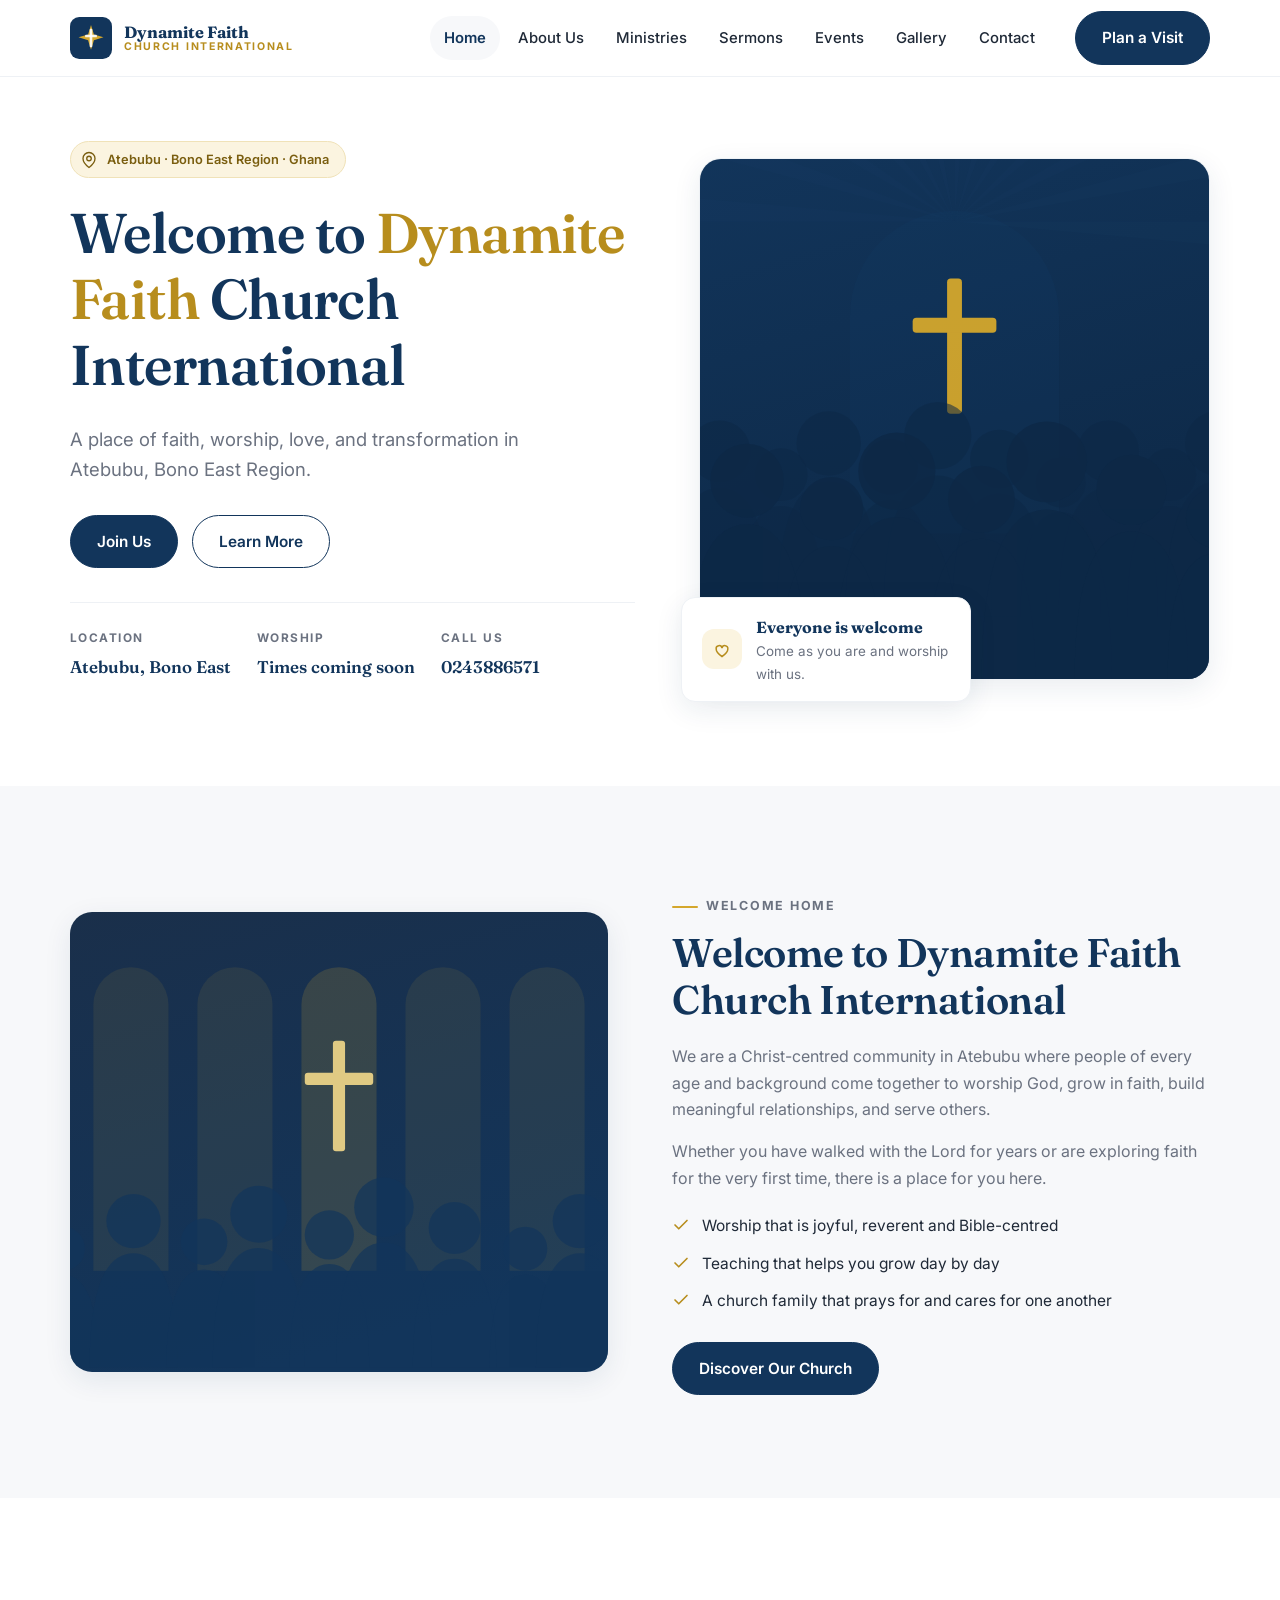
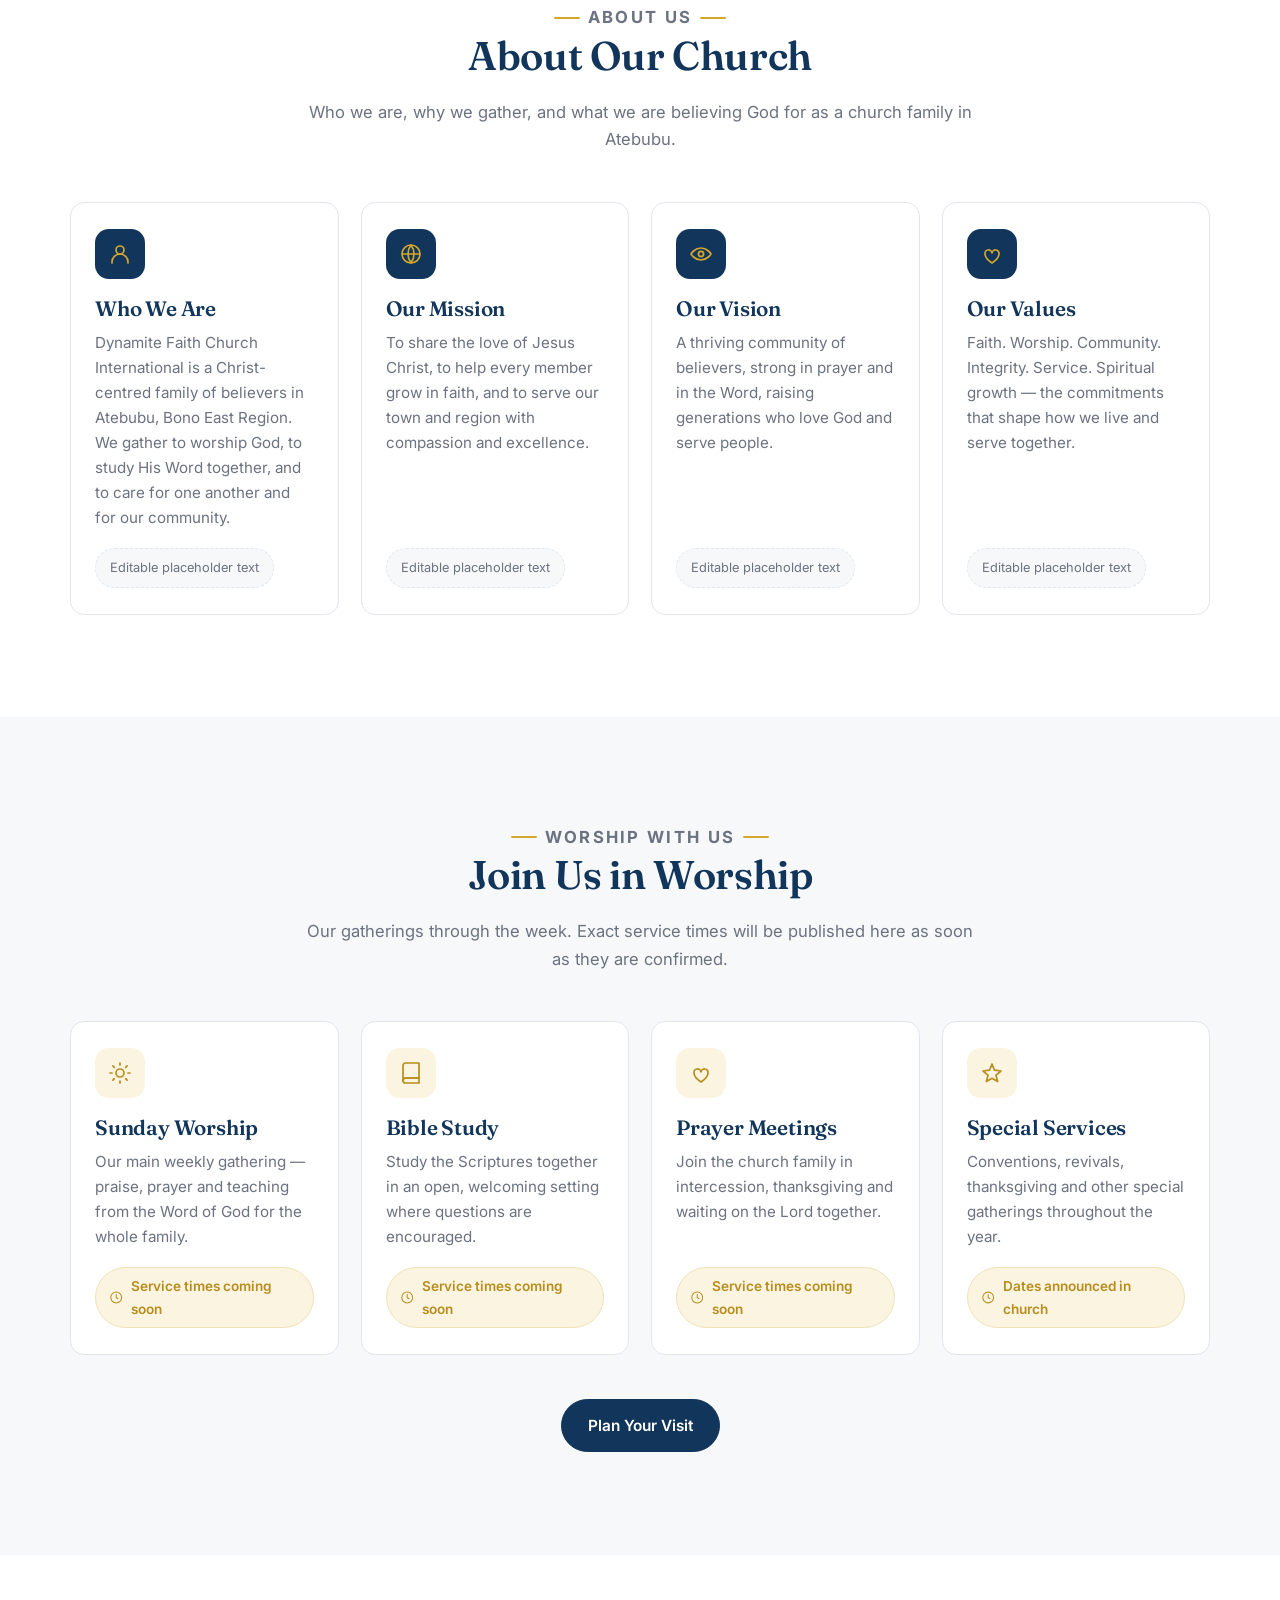
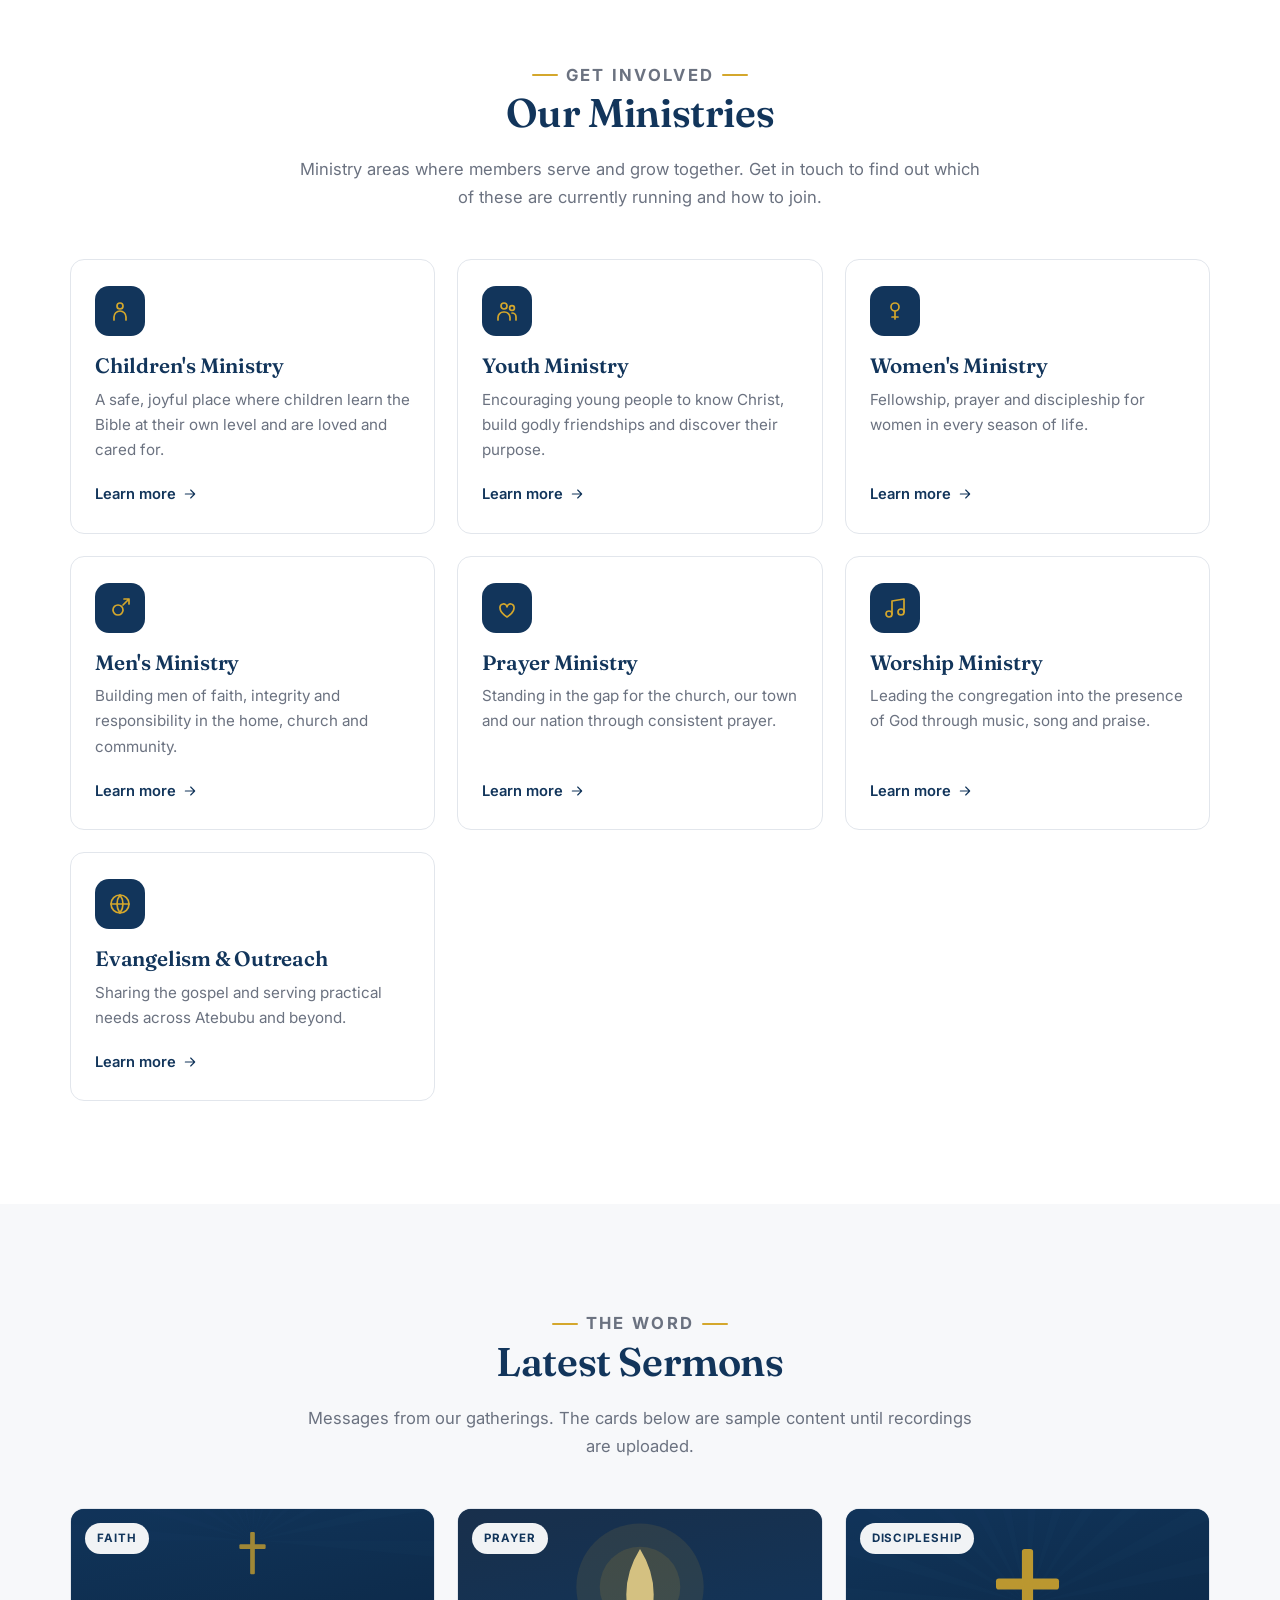
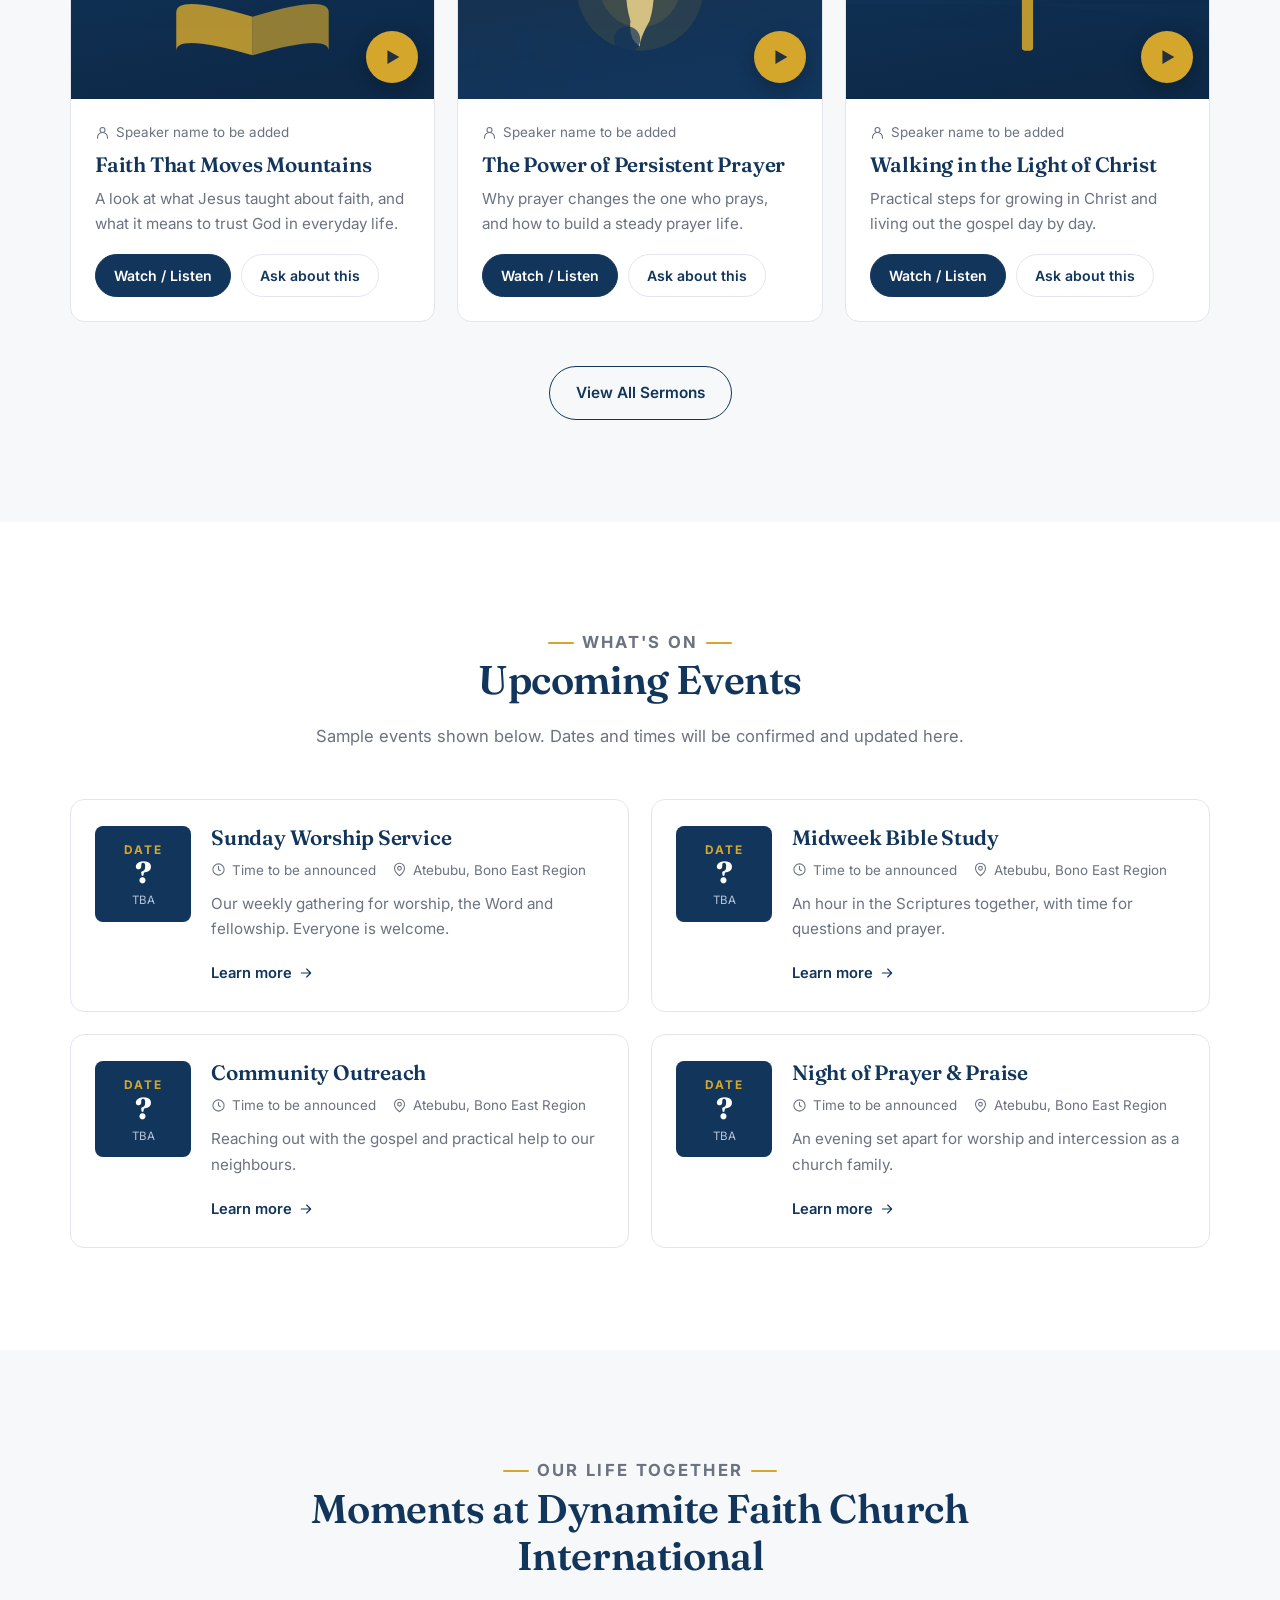
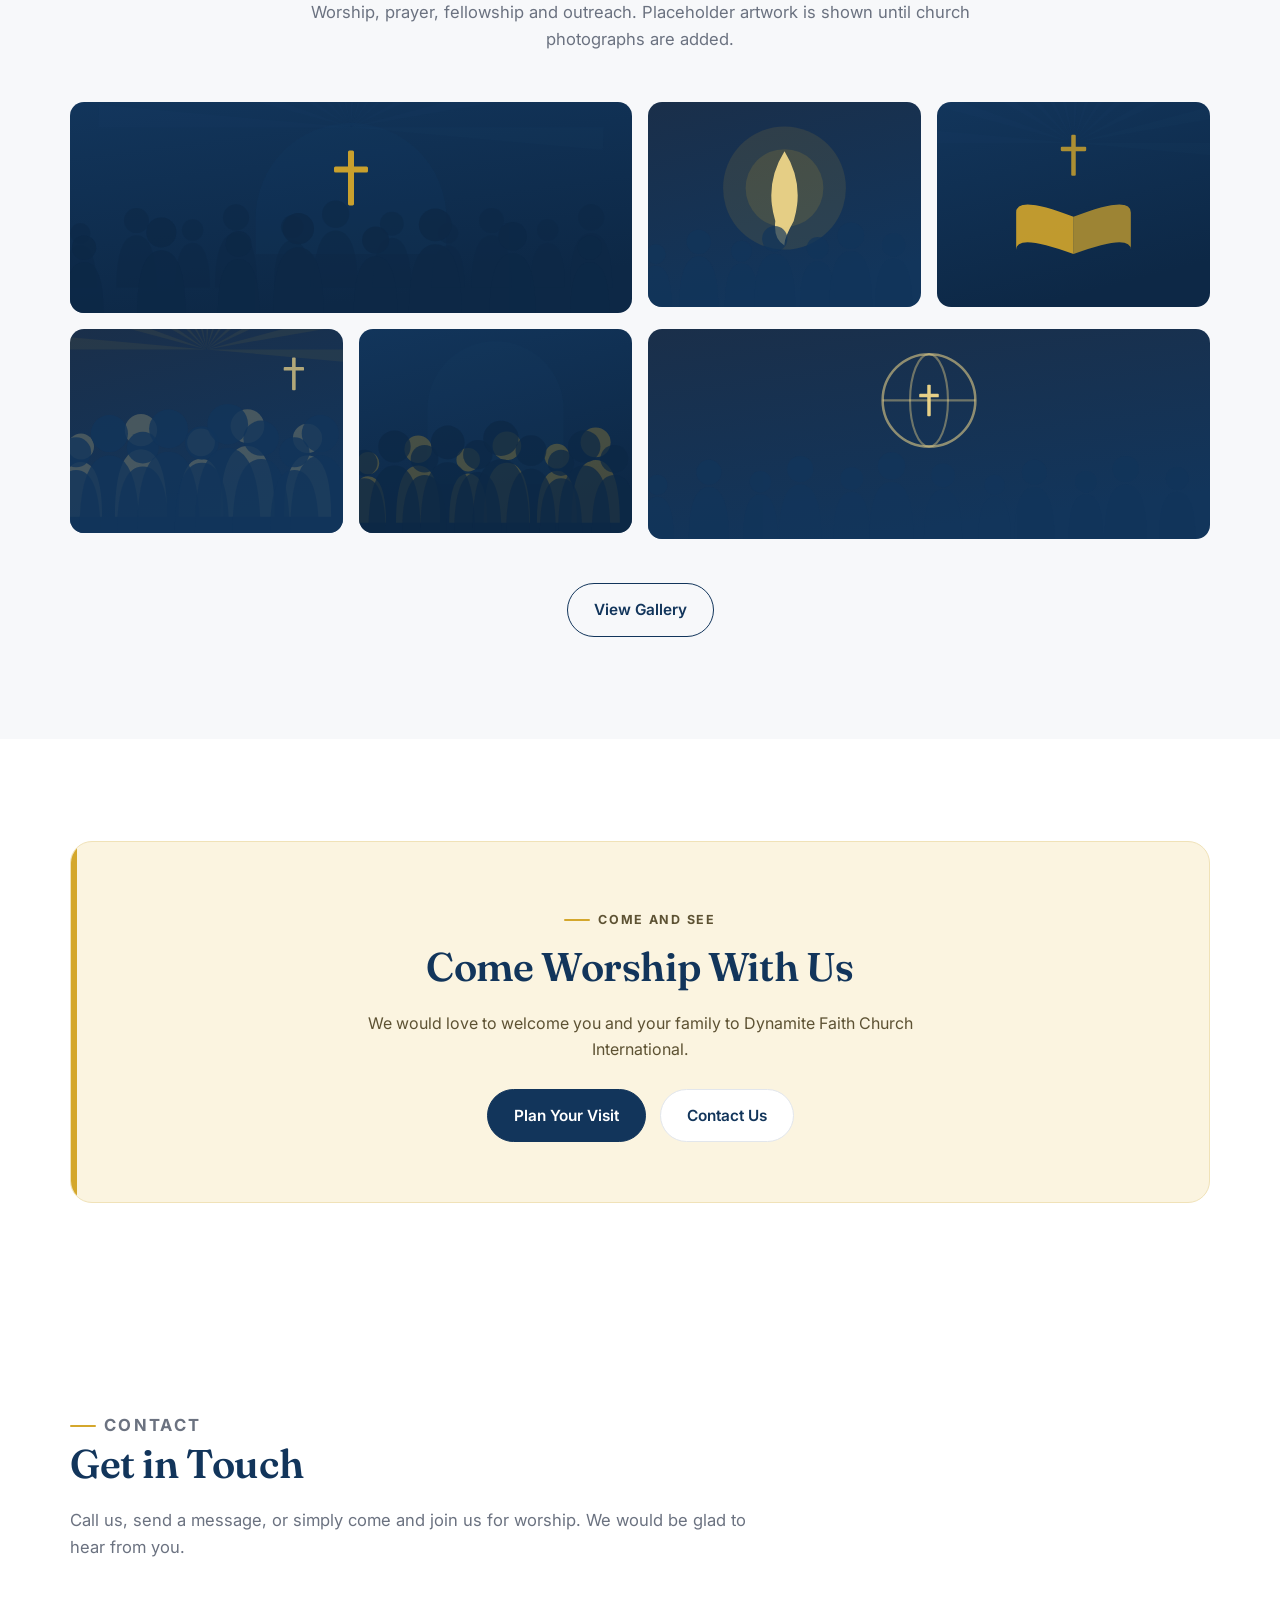
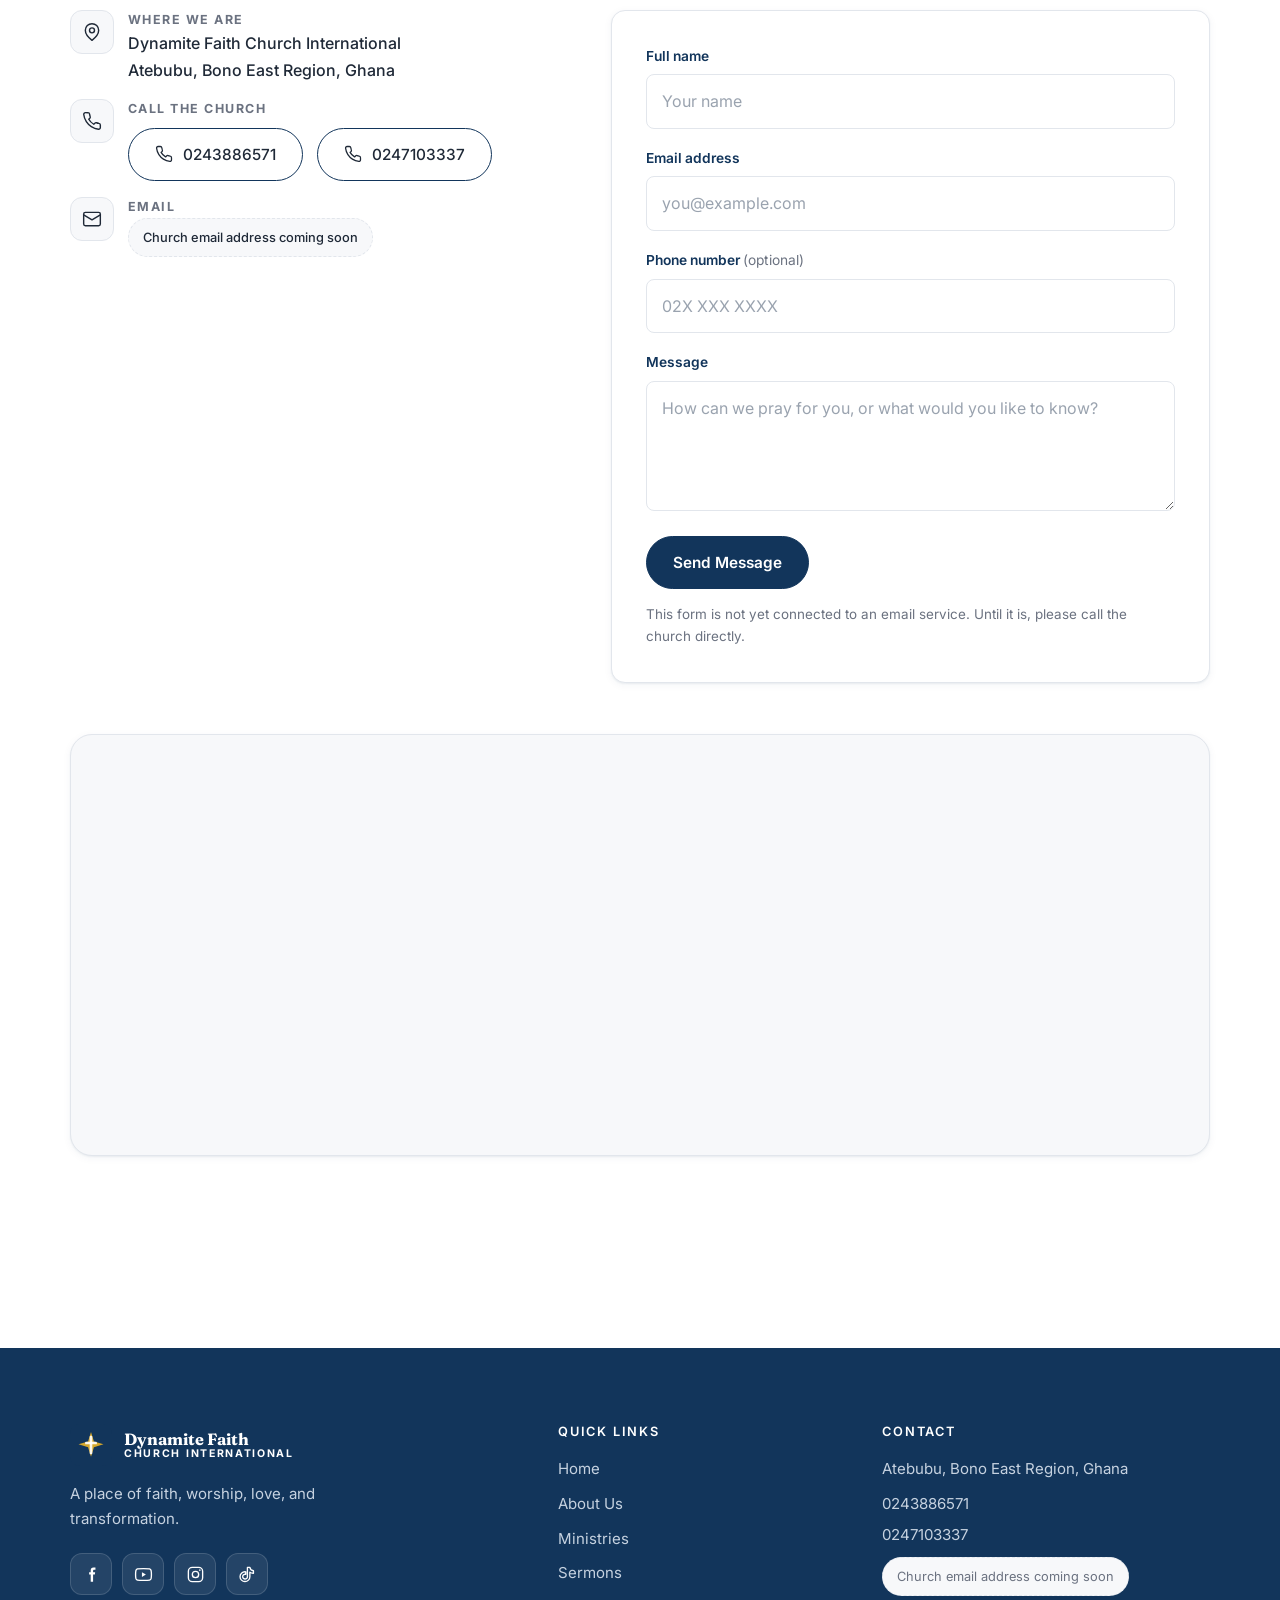
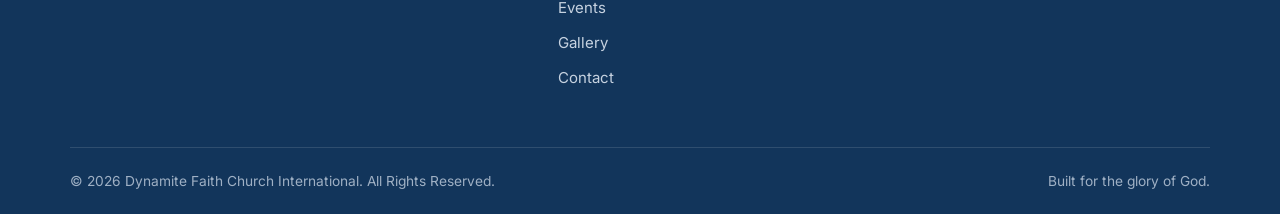
==== index.html @ f5e86bad "Build Dynamite Faith Church International website Responsive, dependency-free church site for Atebub" ====
<!DOCTYPE html>
<html lang="en">
<head>
<meta charset="utf-8">
<meta name="viewport" content="width=device-width, initial-scale=1, viewport-fit=cover">
<title>Dynamite Faith Church International | Atebubu, Bono East Region</title>
<meta name="description" content="Welcome to Dynamite Faith Church International in Atebubu, Bono East Region, Ghana. Join us for worship, fellowship, prayer, spiritual growth, and community.">
<meta name="theme-color" content="#12355B">
<link rel="canonical" href="./">

<!-- Open Graph / social -->
<meta property="og:type" content="website">
<meta property="og:site_name" content="Dynamite Faith Church International">
<meta property="og:title" content="Dynamite Faith Church International | Atebubu, Bono East Region">
<meta property="og:description" content="A place of faith, worship, love, and transformation in Atebubu, Bono East Region, Ghana. Join us for worship, fellowship and prayer.">
<meta property="og:image" content="assets/img/hero-worship.svg">
<meta property="og:locale" content="en_GH">
<meta name="twitter:card" content="summary_large_image">
<meta name="twitter:title" content="Dynamite Faith Church International">
<meta name="twitter:description" content="A place of faith, worship, love, and transformation in Atebubu, Bono East Region, Ghana.">

<link rel="icon" href="assets/img/favicon.svg" type="image/svg+xml">
<link rel="apple-touch-icon" href="assets/img/favicon.svg">

<link rel="preconnect" href="https://fonts.googleapis.com">
<link rel="preconnect" href="https://fonts.gstatic.com" crossorigin>
<link rel="stylesheet" href="https://fonts.googleapis.com/css2?family=Fraunces:opsz,wght@9..144,500;9..144,600;9..144,700&family=Inter:wght@400;500;600;700&display=swap">
<link rel="stylesheet" href="assets/css/styles.css">

<script type="application/ld+json">
{
  "@context": "https://schema.org",
  "@type": "Church",
  "name": "Dynamite Faith Church International",
  "description": "A Christ-centred church in Atebubu, Bono East Region, Ghana offering worship, Bible study, prayer and community outreach.",
  "address": {
    "@type": "PostalAddress",
    "addressLocality": "Atebubu",
    "addressRegion": "Bono East Region",
    "addressCountry": "GH"
  },
  "areaServed": "Atebubu, Bono East Region, Ghana",
  "telephone": ["+233243886571", "+233247103337"]
}
</script>
</head>
<body>

<a class="skip-link" href="#main">Skip to main content</a>

<!-- ============ HEADER ============ -->
<header class="header">
  <div class="container header__inner">
    <a class="brand" href="#home" aria-label="Dynamite Faith Church International — home">
      <img class="brand__mark" src="assets/img/favicon.svg" alt="" width="42" height="42">
      <span class="brand__text">
        <span class="brand__name">Dynamite Faith</span>
        <span class="brand__sub">Church International</span>
      </span>
    </a>

    <nav class="nav" id="primary-nav" aria-label="Main navigation">
      <ul class="nav__list">
        <li><a class="nav__link" href="#home">Home</a></li>
        <li><a class="nav__link" href="#about">About Us</a></li>
        <li><a class="nav__link" href="#ministries">Ministries</a></li>
        <li><a class="nav__link" href="#sermons">Sermons</a></li>
        <li><a class="nav__link" href="#events">Events</a></li>
        <li><a class="nav__link" href="#gallery">Gallery</a></li>
        <li><a class="nav__link" href="#contact">Contact</a></li>
      </ul>
      <div class="nav__cta"><a class="btn btn--primary" href="#visit">Plan a Visit</a></div>
    </nav>

    <a class="btn btn--primary header__cta" href="#visit">Plan a Visit</a>

    <button class="nav-toggle" type="button" aria-label="Open menu" aria-expanded="false" aria-controls="primary-nav">
      <span></span>
    </button>
  </div>
</header>

<main id="main">

  <!-- ============ HERO ============ -->
  <section class="hero" id="home">
    <div class="container hero__grid">
      <div class="hero__body">
        <p class="hero__badge">
          <svg viewBox="0 0 24 24" width="18" height="18" fill="none" stroke="currentColor" stroke-width="1.8" stroke-linecap="round" aria-hidden="true"><path d="M20 10c0 6-8 12-8 12s-8-6-8-12a8 8 0 0 1 16 0z"/><circle cx="12" cy="10" r="3"/></svg>
          Atebubu &middot; Bono East Region &middot; Ghana
        </p>
        <h1>Welcome to <span class="accent">Dynamite Faith</span> Church International</h1>
        <p class="hero__lead">A place of faith, worship, love, and transformation in Atebubu, Bono East Region.</p>
        <div class="btn-row">
          <a class="btn btn--primary" href="#visit">Join Us</a>
          <a class="btn btn--outline" href="#about">Learn More</a>
        </div>
        <dl class="hero__meta">
          <div><dt>Location</dt><dd>Atebubu, Bono East</dd></div>
          <div><dt>Worship</dt><dd>Times coming soon</dd></div>
          <div><dt>Call us</dt><dd><a href="tel:0243886571">0243886571</a></dd></div>
        </dl>
      </div>

      <div class="hero__media">
        <div class="frame">
          <img src="assets/img/hero-worship.svg" alt="Illustration of a congregation gathered in worship beneath a cross" width="900" height="760" fetchpriority="high">
        </div>
        <div class="hero__card">
          <span class="dot">
            <svg viewBox="0 0 24 24" width="20" height="20" fill="none" stroke="currentColor" stroke-width="1.8" stroke-linecap="round" aria-hidden="true"><path d="M12 21c-3.5-2.3-7-5.2-7-9a3.5 3.5 0 0 1 7-1 3.5 3.5 0 0 1 7 1c0 3.8-3.5 6.7-7 9z"/></svg>
          </span>
          <span>
            <strong>Everyone is welcome</strong>
            <span>Come as you are and worship with us.</span>
          </span>
        </div>
      </div>
    </div>
  </section>

  <!-- ============ WELCOME ============ -->
  <section class="section section--tint" id="welcome">
    <div class="container split reveal">
      <div class="split__media">
        <img src="assets/img/welcome-sanctuary.svg" alt="Illustration of the church sanctuary with arched windows and a central cross" width="880" height="700" loading="lazy">
      </div>
      <div class="split__body">
        <p class="eyebrow">Welcome home</p>
        <h2>Welcome to Dynamite Faith Church International</h2>
        <p>We are a Christ-centred community in Atebubu where people of every age and background come together to worship God, grow in faith, build meaningful relationships, and serve others.</p>
        <p>Whether you have walked with the Lord for years or are exploring faith for the very first time, there is a place for you here.</p>
        <ul class="checklist">
          <li><svg viewBox="0 0 24 24" width="18" height="18" fill="none" stroke="currentColor" stroke-width="2.2" stroke-linecap="round" stroke-linejoin="round" aria-hidden="true"><path d="m4 12 5 5L20 6"/></svg><span>Worship that is joyful, reverent and Bible-centred</span></li>
          <li><svg viewBox="0 0 24 24" width="18" height="18" fill="none" stroke="currentColor" stroke-width="2.2" stroke-linecap="round" stroke-linejoin="round" aria-hidden="true"><path d="m4 12 5 5L20 6"/></svg><span>Teaching that helps you grow day by day</span></li>
          <li><svg viewBox="0 0 24 24" width="18" height="18" fill="none" stroke="currentColor" stroke-width="2.2" stroke-linecap="round" stroke-linejoin="round" aria-hidden="true"><path d="m4 12 5 5L20 6"/></svg><span>A church family that prays for and cares for one another</span></li>
        </ul>
        <a class="btn btn--primary" href="#about">Discover Our Church</a>
      </div>
    </div>
  </section>

  <!-- ============ ABOUT ============ -->
  <section class="section" id="about">
    <div class="container">
      <div class="sec-head sec-head--center reveal">
        <p class="eyebrow">About us</p>
        <h2>About Our Church</h2>
        <p>Who we are, why we gather, and what we are believing God for as a church family in Atebubu.</p>
      </div>

      <div class="grid grid--4 reveal">
        <article class="card">
          <div class="card__icon"><svg viewBox="0 0 24 24" width="24" height="24" fill="none" stroke="currentColor" stroke-width="1.7" stroke-linecap="round" stroke-linejoin="round" aria-hidden="true"><circle cx="12" cy="8" r="4"/><path d="M4 21v-1a8 8 0 0 1 16 0v1"/></svg></div>
          <h3>Who We Are</h3>
          <p>Dynamite Faith Church International is a Christ-centred family of believers in Atebubu, Bono East Region. We gather to worship God, to study His Word together, and to care for one another and for our community.</p>
          <div class="card__foot"><span class="placeholder-note">Editable placeholder text</span></div>
        </article>
        <article class="card">
          <div class="card__icon"><svg viewBox="0 0 24 24" width="24" height="24" fill="none" stroke="currentColor" stroke-width="1.7" stroke-linecap="round" stroke-linejoin="round" aria-hidden="true"><circle cx="12" cy="12" r="9"/><path d="M3 12h18M12 3a15 15 0 0 1 0 18 15 15 0 0 1 0-18z"/></svg></div>
          <h3>Our Mission</h3>
          <p>To share the love of Jesus Christ, to help every member grow in faith, and to serve our town and region with compassion and excellence.</p>
          <div class="card__foot"><span class="placeholder-note">Editable placeholder text</span></div>
        </article>
        <article class="card">
          <div class="card__icon"><svg viewBox="0 0 24 24" width="24" height="24" fill="none" stroke="currentColor" stroke-width="1.7" stroke-linecap="round" stroke-linejoin="round" aria-hidden="true"><path d="M2 12s3.6-6 10-6 10 6 10 6-3.6 6-10 6-10-6-10-6z"/><circle cx="12" cy="12" r="2.6"/></svg></div>
          <h3>Our Vision</h3>
          <p>A thriving community of believers, strong in prayer and in the Word, raising generations who love God and serve people.</p>
          <div class="card__foot"><span class="placeholder-note">Editable placeholder text</span></div>
        </article>
        <article class="card">
          <div class="card__icon"><svg viewBox="0 0 24 24" width="24" height="24" fill="none" stroke="currentColor" stroke-width="1.7" stroke-linecap="round" stroke-linejoin="round" aria-hidden="true"><path d="M12 21c-3.5-2.3-7-5.2-7-9a3.5 3.5 0 0 1 7-1 3.5 3.5 0 0 1 7 1c0 3.8-3.5 6.7-7 9z"/></svg></div>
          <h3>Our Values</h3>
          <p>Faith. Worship. Community. Integrity. Service. Spiritual growth — the commitments that shape how we live and serve together.</p>
          <div class="card__foot"><span class="placeholder-note">Editable placeholder text</span></div>
        </article>
      </div>
    </div>
  </section>

  <!-- ============ SERVICES ============ -->
  <section class="section section--tint" id="visit">
    <div class="container">
      <div class="sec-head sec-head--center reveal">
        <p class="eyebrow">Worship with us</p>
        <h2>Join Us in Worship</h2>
        <p>Our gatherings through the week. Exact service times will be published here as soon as they are confirmed.</p>
      </div>
      <div class="grid grid--4 reveal" id="services-grid"></div>
      <div class="text-center mt-lg reveal">
        <a class="btn btn--primary" href="#contact">Plan Your Visit</a>
      </div>
    </div>
  </section>

  <!-- ============ MINISTRIES ============ -->
  <section class="section" id="ministries">
    <div class="container">
      <div class="sec-head sec-head--center reveal">
        <p class="eyebrow">Get involved</p>
        <h2>Our Ministries</h2>
        <p>Ministry areas where members serve and grow together. Get in touch to find out which of these are currently running and how to join.</p>
      </div>
      <div class="grid grid--3 reveal" id="ministries-grid"></div>
    </div>
  </section>

  <!-- ============ SERMONS ============ -->
  <section class="section section--tint" id="sermons">
    <div class="container">
      <div class="sec-head sec-head--center reveal">
        <p class="eyebrow">The Word</p>
        <h2>Latest Sermons</h2>
        <p>Messages from our gatherings. The cards below are sample content until recordings are uploaded.</p>
      </div>
      <div class="grid grid--3 reveal" id="sermons-grid"></div>
      <p class="text-center" id="sermon-note" hidden>
        <span class="placeholder-note">These are sample sermon cards — recordings are not available yet. Please call the church for details.</span>
      </p>
      <div class="text-center mt-lg reveal">
        <button class="btn btn--outline" type="button" id="sermons-toggle" aria-expanded="false">View All Sermons</button>
      </div>
    </div>
  </section>

  <!-- ============ EVENTS ============ -->
  <section class="section" id="events">
    <div class="container">
      <div class="sec-head sec-head--center reveal">
        <p class="eyebrow">What's on</p>
        <h2>Upcoming Events</h2>
        <p>Sample events shown below. Dates and times will be confirmed and updated here.</p>
      </div>
      <div class="grid grid--2 reveal" id="events-grid"></div>
    </div>
  </section>

  <!-- ============ GALLERY ============ -->
  <section class="section section--tint" id="gallery">
    <div class="container">
      <div class="sec-head sec-head--center reveal">
        <p class="eyebrow">Our life together</p>
        <h2>Moments at Dynamite Faith Church International</h2>
        <p>Worship, prayer, fellowship and outreach. Placeholder artwork is shown until church photographs are added.</p>
      </div>
      <div class="gallery reveal" id="gallery-grid"></div>
      <p class="text-center mt-lg" id="gallery-note" hidden>
        <span class="placeholder-note">This is the full gallery for now — more photographs will be added as they are taken.</span>
      </p>
      <div class="text-center mt-lg reveal">
        <button class="btn btn--outline" type="button" id="gallery-toggle" aria-expanded="false">View Gallery</button>
      </div>
    </div>
  </section>

  <!-- ============ CTA BAND ============ -->
  <section class="section">
    <div class="container">
      <div class="cta-band reveal">
        <p class="eyebrow">Come and see</p>
        <h2>Come Worship With Us</h2>
        <p>We would love to welcome you and your family to Dynamite Faith Church International.</p>
        <div class="btn-row">
          <a class="btn btn--primary" href="#visit">Plan Your Visit</a>
          <a class="btn btn--ghost" href="#contact">Contact Us</a>
        </div>
      </div>
    </div>
  </section>

  <!-- ============ CONTACT ============ -->
  <section class="section" id="contact">
    <div class="container">
      <div class="sec-head reveal">
        <p class="eyebrow">Contact</p>
        <h2>Get in Touch</h2>
        <p>Call us, send a message, or simply come and join us for worship. We would be glad to hear from you.</p>
      </div>

      <div class="contact-grid reveal">
        <div>
          <ul class="info-list">
            <li class="info-item">
              <span class="info-item__icon"><svg viewBox="0 0 24 24" width="20" height="20" fill="none" stroke="currentColor" stroke-width="1.7" stroke-linecap="round" stroke-linejoin="round" aria-hidden="true"><path d="M20 10c0 6-8 12-8 12s-8-6-8-12a8 8 0 0 1 16 0z"/><circle cx="12" cy="10" r="3"/></svg></span>
              <span>
                <strong>Where we are</strong>
                <span>Dynamite Faith Church International<br>Atebubu, Bono East Region, Ghana</span>
              </span>
            </li>
            <li class="info-item">
              <span class="info-item__icon"><svg viewBox="0 0 24 24" width="20" height="20" fill="none" stroke="currentColor" stroke-width="1.7" stroke-linecap="round" stroke-linejoin="round" aria-hidden="true"><path d="M22 16.9v3a2 2 0 0 1-2.2 2 19.8 19.8 0 0 1-8.6-3.1 19.5 19.5 0 0 1-6-6A19.8 19.8 0 0 1 2.1 4.2 2 2 0 0 1 4.1 2h3a2 2 0 0 1 2 1.7c.1 1 .4 1.9.7 2.8a2 2 0 0 1-.4 2.1L8.1 9.9a16 16 0 0 0 6 6l1.3-1.3a2 2 0 0 1 2.1-.5c.9.4 1.8.6 2.8.8a2 2 0 0 1 1.7 2z"/></svg></span>
              <span>
                <strong>Call the church</strong>
                <span class="btn-row" style="margin-top:8px" data-phones="buttons"></span>
              </span>
            </li>
            <li class="info-item">
              <span class="info-item__icon"><svg viewBox="0 0 24 24" width="20" height="20" fill="none" stroke="currentColor" stroke-width="1.7" stroke-linecap="round" stroke-linejoin="round" aria-hidden="true"><rect x="2" y="4" width="20" height="16" rx="2"/><path d="m2 7 10 6 10-6"/></svg></span>
              <span>
                <strong>Email</strong>
                <span data-email></span>
              </span>
            </li>
          </ul>
        </div>

        <form class="form" id="contact-form" novalidate>
          <div class="field">
            <label for="cf-name">Full name</label>
            <input id="cf-name" name="name" type="text" placeholder="Your name" required autocomplete="name">
            <span class="field__error" role="alert"></span>
          </div>
          <div class="field">
            <label for="cf-email">Email address</label>
            <input id="cf-email" name="email" type="email" placeholder="you@example.com" required autocomplete="email">
            <span class="field__error" role="alert"></span>
          </div>
          <div class="field">
            <label for="cf-phone">Phone number <span style="font-weight:400;color:var(--muted)">(optional)</span></label>
            <input id="cf-phone" name="phone" type="tel" placeholder="02X XXX XXXX" autocomplete="tel">
            <span class="field__error" role="alert"></span>
          </div>
          <div class="field">
            <label for="cf-message">Message</label>
            <textarea id="cf-message" name="message" placeholder="How can we pray for you, or what would you like to know?" required></textarea>
            <span class="field__error" role="alert"></span>
          </div>
          <button class="btn btn--primary" type="submit">Send Message</button>
          <p class="form__note">This form is not yet connected to an email service. Until it is, please call the church directly.</p>
          <p class="form__status" id="form-status" role="status" tabindex="-1"></p>
        </form>
      </div>

      <div class="map-frame reveal" id="map-embed"></div>
    </div>
  </section>

</main>

<!-- ============ FOOTER ============ -->
<footer class="footer">
  <div class="container">
    <div class="footer__grid">
      <div class="footer__brand">
        <div class="brand">
          <img class="brand__mark" src="assets/img/favicon.svg" alt="" width="42" height="42">
          <span class="brand__text">
            <span class="brand__name">Dynamite Faith</span>
            <span class="brand__sub">Church International</span>
          </span>
        </div>
        <p>A place of faith, worship, love, and transformation.</p>
        <div class="socials" id="socials"></div>
      </div>

      <nav aria-label="Footer navigation">
        <h4>Quick Links</h4>
        <div class="footer__links">
          <a href="#home">Home</a>
          <a href="#about">About Us</a>
          <a href="#ministries">Ministries</a>
          <a href="#sermons">Sermons</a>
          <a href="#events">Events</a>
          <a href="#gallery">Gallery</a>
          <a href="#contact">Contact</a>
        </div>
      </nav>

      <div>
        <h4>Contact</h4>
        <address class="footer__contact" style="font-style:normal">
          <span>Atebubu, Bono East Region, Ghana</span>
          <span data-phones="list" style="display:grid;gap:6px"></span>
          <span data-email></span>
        </address>
      </div>
    </div>

    <div class="footer__bottom">
      <span>&copy; <span data-year>2026</span> Dynamite Faith Church International. All Rights Reserved.</span>
      <span>Built for the glory of God.</span>
    </div>
  </div>
</footer>

<!-- ============ LIGHTBOX ============ -->
<div class="lightbox" id="lightbox" role="dialog" aria-modal="true" aria-label="Gallery image viewer">
  <button class="lightbox__btn lightbox__close" id="lightbox-close" type="button" aria-label="Close gallery">
    <svg viewBox="0 0 24 24" width="20" height="20" fill="none" stroke="currentColor" stroke-width="2" stroke-linecap="round" aria-hidden="true"><path d="M6 6l12 12M18 6L6 18"/></svg>
  </button>
  <button class="lightbox__btn lightbox__btn--prev" id="lightbox-prev" type="button" aria-label="Previous image">
    <svg viewBox="0 0 24 24" width="22" height="22" fill="none" stroke="currentColor" stroke-width="2" stroke-linecap="round" stroke-linejoin="round" aria-hidden="true"><path d="M15 6l-6 6 6 6"/></svg>
  </button>
  <button class="lightbox__btn lightbox__btn--next" id="lightbox-next" type="button" aria-label="Next image">
    <svg viewBox="0 0 24 24" width="22" height="22" fill="none" stroke="currentColor" stroke-width="2" stroke-linecap="round" stroke-linejoin="round" aria-hidden="true"><path d="M9 6l6 6-6 6"/></svg>
  </button>
  <div class="lightbox__inner">
    <img id="lightbox-img" src="" alt="">
    <p class="lightbox__cap" id="lightbox-cap"></p>
  </div>
</div>

<button class="to-top" type="button" aria-label="Back to top">
  <svg viewBox="0 0 24 24" width="20" height="20" fill="none" stroke="currentColor" stroke-width="2" stroke-linecap="round" stroke-linejoin="round" aria-hidden="true"><path d="M12 19V5M6 11l6-6 6 6"/></svg>
</button>

<script src="assets/js/content.js"></script>
<script src="assets/js/main.js"></script>
</body>
</html>
---- assets/css/styles.css ----
/* ==========================================================================
   Dynamite Faith Church International — Design System
   Palette: navy #12355B | gold #D4A72C | white | light gray #F7F8FA
   ========================================================================== */

:root {
  /* Brand */
  --navy: #12355B;
  --navy-700: #0d2846;
  --navy-300: #2f5c8f;
  --gold: #D4A72C;
  --gold-600: #b78d1d;
  --gold-soft: #FBF4E0;

  /* Neutrals */
  --white: #FFFFFF;
  --gray-50: #F7F8FA;
  --gray-100: #EEF1F5;
  --gray-200: #E2E6EC;
  --text: #1F2937;
  --muted: #6B7280;

  /* Type */
  --font-body: 'Inter', -apple-system, BlinkMacSystemFont, 'Segoe UI', Roboto, Helvetica, Arial, sans-serif;
  --font-head: 'Fraunces', 'Playfair Display', Georgia, 'Times New Roman', serif;

  /* Space + shape */
  --radius-sm: 8px;
  --radius: 14px;
  --radius-lg: 22px;
  --shadow-sm: 0 1px 2px rgba(18, 53, 91, .06), 0 2px 8px rgba(18, 53, 91, .05);
  --shadow: 0 8px 28px rgba(18, 53, 91, .09);
  --container: 1180px;
  --header-h: 76px;
  --ease: cubic-bezier(.22, .61, .36, 1);
}

/* ---------- Reset ---------- */
*, *::before, *::after { box-sizing: border-box; }
html { -webkit-text-size-adjust: 100%; scroll-behavior: smooth; }
@media (prefers-reduced-motion: reduce) {
  html { scroll-behavior: auto; }
  *, *::before, *::after { animation-duration: .01ms !important; transition-duration: .01ms !important; }
}
body {
  margin: 0;
  background: var(--white);
  color: var(--text);
  font-family: var(--font-body);
  font-size: 1rem;
  line-height: 1.65;
  -webkit-font-smoothing: antialiased;
}
img, svg { max-width: 100%; display: block; }
[hidden] { display: none !important; }
a { color: var(--navy); text-decoration: none; }
a:hover { color: var(--gold-600); }
button { font: inherit; }
ul { margin: 0; padding: 0; list-style: none; }
h1, h2, h3, h4 { font-family: var(--font-head); color: var(--navy); line-height: 1.18; margin: 0 0 .5em; font-weight: 600; letter-spacing: -.01em; }
h1 { font-size: clamp(2.1rem, 5.2vw, 3.5rem); }
h2 { font-size: clamp(1.75rem, 3.6vw, 2.5rem); }
h3 { font-size: clamp(1.1rem, 1.8vw, 1.3rem); }
p { margin: 0 0 1rem; }
:focus-visible { outline: 3px solid var(--gold); outline-offset: 3px; border-radius: 4px; }

/* ---------- Layout ---------- */
.container { width: 100%; max-width: var(--container); margin-inline: auto; padding-inline: 20px; }
.section { padding-block: clamp(56px, 8vw, 104px); }
.section--tint { background: var(--gray-50); }
.skip-link {
  position: absolute; left: 12px; top: -60px; z-index: 200;
  background: var(--navy); color: #fff; padding: 10px 16px; border-radius: var(--radius-sm);
  transition: top .2s var(--ease);
}
.skip-link:focus { top: 12px; color: #fff; }

/* ---------- Section heading ---------- */
.sec-head { max-width: 680px; margin-bottom: clamp(28px, 4vw, 48px); }
.sec-head--center { margin-inline: auto; text-align: center; }
.eyebrow {
  display: inline-flex; align-items: center; gap: 8px;
  font-size: .78rem; font-weight: 700; letter-spacing: .14em; text-transform: uppercase;
  color: var(--gold-600); margin-bottom: 12px;
}
.eyebrow::before { content: ""; width: 26px; height: 2px; background: var(--gold); border-radius: 2px; }
.sec-head--center .eyebrow::after { content: ""; width: 26px; height: 2px; background: var(--gold); border-radius: 2px; }
.sec-head p { color: var(--muted); font-size: 1.04rem; margin-bottom: 0; }

/* ---------- Buttons ---------- */
.btn {
  --btn-bg: var(--navy); --btn-fg: #fff; --btn-bd: var(--navy);
  display: inline-flex; align-items: center; justify-content: center; gap: 10px;
  padding: 13px 26px; min-height: 48px;
  background: var(--btn-bg); color: var(--btn-fg); border: 1.5px solid var(--btn-bd);
  border-radius: 999px; font-weight: 600; font-size: .96rem; cursor: pointer;
  transition: transform .18s var(--ease), background-color .18s var(--ease), color .18s var(--ease), box-shadow .18s var(--ease);
}
.btn:hover { transform: translateY(-2px); box-shadow: var(--shadow-sm); color: var(--btn-fg); }
.btn:active { transform: translateY(0); }
.btn--primary:hover { --btn-bg: var(--navy-700); --btn-bd: var(--navy-700); }
.btn--outline { --btn-bg: transparent; --btn-fg: var(--navy); --btn-bd: var(--navy); }
.btn--outline:hover { --btn-bg: var(--navy); --btn-fg: #fff; }
.btn--gold { --btn-bg: var(--gold); --btn-fg: #22303f; --btn-bd: var(--gold); }
.btn--gold:hover { --btn-bg: var(--gold-600); --btn-bd: var(--gold-600); }
.btn--ghost { --btn-bg: #fff; --btn-fg: var(--navy); --btn-bd: var(--gray-200); }
.btn--ghost:hover { --btn-bd: var(--navy); --btn-bg: #fff; --btn-fg: var(--navy); }
.btn--sm { padding: 9px 18px; min-height: 40px; font-size: .88rem; }
.btn-row { display: flex; flex-wrap: wrap; gap: 14px; }
.link-more { display: inline-flex; align-items: center; gap: 6px; font-weight: 600; font-size: .92rem; color: var(--navy); }
.link-more svg { transition: transform .18s var(--ease); }
.link-more:hover svg { transform: translateX(4px); }

/* ---------- Header ---------- */
.header {
  position: sticky; top: 0; z-index: 100;
  background: rgba(255, 255, 255, .92);
  backdrop-filter: saturate(160%) blur(10px);
  border-bottom: 1px solid var(--gray-100);
  transition: box-shadow .25s var(--ease);
}
.header.is-stuck { box-shadow: 0 4px 20px rgba(18, 53, 91, .08); }
.header__inner { display: flex; align-items: center; gap: 16px; min-height: var(--header-h); }
.brand { display: flex; align-items: center; gap: 12px; margin-right: auto; }
.brand__mark { width: 42px; height: 42px; flex: none; }
.brand__text { display: flex; flex-direction: column; line-height: 1.12; }
.brand__name { font-family: var(--font-head); font-weight: 700; color: var(--navy); font-size: 1.02rem; }
.brand__sub { font-size: .66rem; letter-spacing: .16em; text-transform: uppercase; color: var(--gold-600); font-weight: 700; }
.nav__list { display: flex; align-items: center; gap: 4px; }
.nav__link {
  display: block; padding: 10px 14px; border-radius: 999px;
  font-size: .93rem; font-weight: 500; color: var(--text);
  transition: color .18s var(--ease), background-color .18s var(--ease);
}
.nav__link:hover, .nav__link[aria-current="true"] { color: var(--navy); background: var(--gray-50); }
.nav__link[aria-current="true"] { font-weight: 600; }
.header__cta { margin-left: 10px; }
.nav__cta { display: none; } /* shown only inside the mobile menu */
.nav-toggle {
  display: none; width: 46px; height: 46px; border: 1.5px solid var(--gray-200);
  background: #fff; border-radius: 12px; cursor: pointer; align-items: center; justify-content: center;
}
.nav-toggle span { position: relative; display: block; width: 20px; height: 2px; background: var(--navy); border-radius: 2px; transition: transform .22s var(--ease), background-color .22s var(--ease); }
.nav-toggle span::before, .nav-toggle span::after {
  content: ""; position: absolute; left: 0; width: 20px; height: 2px; background: var(--navy); border-radius: 2px;
  transition: transform .22s var(--ease), top .22s var(--ease);
}
.nav-toggle span::before { top: -6px; }
.nav-toggle span::after { top: 6px; }
.nav-toggle[aria-expanded="true"] span { background: transparent; }
.nav-toggle[aria-expanded="true"] span::before { top: 0; transform: rotate(45deg); }
.nav-toggle[aria-expanded="true"] span::after { top: 0; transform: rotate(-45deg); }

@media (max-width: 960px) {
  .nav-toggle { display: inline-flex; }
  .header__cta { display: none; }
  .nav {
    position: fixed; inset: var(--header-h) 0 auto 0;
    background: #fff; border-bottom: 1px solid var(--gray-100);
    padding: 12px 20px 26px; box-shadow: var(--shadow);
    transform: translateY(-12px); opacity: 0; visibility: hidden;
    transition: opacity .2s var(--ease), transform .2s var(--ease), visibility .2s;
    max-height: calc(100vh - var(--header-h)); overflow-y: auto;
  }
  .nav.is-open { transform: none; opacity: 1; visibility: visible; }
  .nav__list { flex-direction: column; align-items: stretch; gap: 2px; }
  .nav__link { padding: 14px 12px; border-radius: var(--radius-sm); font-size: 1rem; }
  .nav__cta { display: block; margin-top: 14px; }
  .nav__cta .btn { width: 100%; }
}

/* ---------- Hero ---------- */
.hero { padding-block: clamp(36px, 5vw, 68px) clamp(48px, 7vw, 92px); background: var(--white); }
.hero__grid { display: grid; grid-template-columns: 1.05fr .95fr; gap: clamp(28px, 5vw, 64px); align-items: center; }
.hero__badge {
  display: inline-flex; align-items: center; gap: 9px; padding: 7px 16px 7px 9px;
  background: var(--gold-soft); border: 1px solid #F0E2B8; border-radius: 999px;
  font-size: .8rem; font-weight: 600; color: #7a5e0f; margin-bottom: 22px;
}
.hero__badge svg { width: 18px; height: 18px; }
.hero h1 { margin-bottom: .45em; }
.hero h1 .accent { color: var(--gold-600); }
.hero__lead { font-size: clamp(1.02rem, 1.5vw, 1.16rem); color: var(--muted); max-width: 44ch; margin-bottom: 30px; }
.hero__meta { display: flex; flex-wrap: wrap; gap: 26px; margin-top: 34px; padding-top: 26px; border-top: 1px solid var(--gray-100); }
.hero__meta div { display: flex; flex-direction: column; }
.hero__meta dt { font-size: .74rem; letter-spacing: .12em; text-transform: uppercase; color: var(--muted); font-weight: 700; }
.hero__meta dd { margin: 4px 0 0; font-family: var(--font-head); font-size: 1.06rem; color: var(--navy); font-weight: 600; }
.hero__media { position: relative; }
.hero__media .frame {
  border-radius: var(--radius-lg); overflow: hidden; box-shadow: var(--shadow);
  border: 1px solid var(--gray-100); background: var(--gray-50);
}
.hero__media .frame img { width: 100%; height: clamp(300px, 46vw, 520px); object-fit: cover; }
.hero__card {
  position: absolute; left: -18px; bottom: -22px;
  background: #fff; border: 1px solid var(--gray-100); border-radius: var(--radius);
  box-shadow: var(--shadow); padding: 16px 20px; display: flex; align-items: center; gap: 14px; max-width: 290px;
}
.hero__card .dot { width: 40px; height: 40px; flex: none; border-radius: 12px; background: var(--gold-soft); display: grid; place-items: center; color: var(--gold-600); }
.hero__card strong { display: block; font-family: var(--font-head); color: var(--navy); font-size: 1rem; }
.hero__card span { font-size: .84rem; color: var(--muted); }
@media (max-width: 900px) {
  .hero__grid { grid-template-columns: 1fr; }
  .hero__media { order: -1; }
  .hero__card { left: 12px; bottom: -18px; }
}

/* ---------- Split (welcome) ---------- */
.split { display: grid; grid-template-columns: 1fr 1fr; gap: clamp(28px, 5vw, 68px); align-items: center; }
.split__media img { border-radius: var(--radius-lg); box-shadow: var(--shadow); width: 100%; height: clamp(280px, 40vw, 460px); object-fit: cover; }
.split__body p { color: var(--muted); }
.checklist { margin: 22px 0 28px; display: grid; gap: 12px; }
.checklist li { display: flex; gap: 12px; align-items: flex-start; font-size: .97rem; }
.checklist svg { flex: none; margin-top: 3px; color: var(--gold-600); }
@media (max-width: 860px) { .split { grid-template-columns: 1fr; } }

/* ---------- Cards / grids ---------- */
.grid { display: grid; gap: 22px; }
.grid--2 { grid-template-columns: repeat(2, minmax(0, 1fr)); }
.grid--3 { grid-template-columns: repeat(3, minmax(0, 1fr)); }
.grid--4 { grid-template-columns: repeat(4, minmax(0, 1fr)); }
@media (max-width: 1000px) { .grid--4 { grid-template-columns: repeat(2, minmax(0, 1fr)); } }
@media (max-width: 880px) { .grid--3 { grid-template-columns: repeat(2, minmax(0, 1fr)); } }
@media (max-width: 620px) {
  .grid--2, .grid--3, .grid--4 { grid-template-columns: 1fr; }
}

.card {
  background: #fff; border: 1px solid var(--gray-200); border-radius: var(--radius);
  padding: 26px 24px; height: 100%; display: flex; flex-direction: column;
  transition: transform .2s var(--ease), box-shadow .2s var(--ease), border-color .2s var(--ease);
}
.card:hover { transform: translateY(-4px); box-shadow: var(--shadow); border-color: #D8DFE8; }
.card__icon {
  width: 50px; height: 50px; border-radius: 14px; display: grid; place-items: center;
  background: var(--navy); color: var(--gold); margin-bottom: 18px;
}
.card--gold .card__icon { background: var(--gold-soft); color: var(--gold-600); }
.card h3 { margin-bottom: .4em; }
.card p { color: var(--muted); font-size: .95rem; margin-bottom: 18px; }
.card__foot { margin-top: auto; }
.card__time {
  display: inline-flex; align-items: center; gap: 8px; font-size: .85rem; font-weight: 600;
  color: var(--navy); background: var(--gray-50); border: 1px solid var(--gray-200);
  padding: 7px 13px; border-radius: 999px;
}
.card__time[data-placeholder="true"] { color: var(--gold-600); background: var(--gold-soft); border-color: #F0E2B8; }

/* ---------- Sermon cards ---------- */
.sermon { display: flex; flex-direction: column; overflow: hidden; padding: 0; }
.sermon__thumb { position: relative; background: var(--navy); }
.sermon__thumb img { width: 100%; height: 190px; object-fit: cover; opacity: .92; }
.sermon__play {
  position: absolute; inset: auto 16px 16px auto; width: 52px; height: 52px; border-radius: 50%;
  border: none; background: var(--gold); color: #22303f; display: grid; place-items: center; cursor: pointer;
  box-shadow: 0 6px 18px rgba(0, 0, 0, .22); transition: transform .18s var(--ease), background-color .18s var(--ease);
}
.sermon__play:hover { transform: scale(1.08); background: #e3b638; }
.sermon__tag {
  position: absolute; top: 14px; left: 14px; background: rgba(255, 255, 255, .94); color: var(--navy);
  font-size: .72rem; font-weight: 700; letter-spacing: .08em; text-transform: uppercase;
  padding: 6px 12px; border-radius: 999px;
}
.sermon__body { padding: 22px 24px 24px; display: flex; flex-direction: column; flex: 1; }
.meta-row { display: flex; flex-wrap: wrap; gap: 8px 16px; color: var(--muted); font-size: .84rem; margin-bottom: 10px; }
.meta-row span { display: inline-flex; align-items: center; gap: 6px; }
.sermon__actions { display: flex; flex-wrap: wrap; gap: 10px; margin-top: auto; }

/* ---------- Event cards ---------- */
.event { display: grid; grid-template-columns: 96px 1fr; gap: 20px; align-items: start; }
.event__date {
  background: var(--navy); color: #fff; border-radius: var(--radius-sm); text-align: center;
  padding: 14px 8px; line-height: 1.1;
}
.event__date .d { font-family: var(--font-head); font-size: 1.85rem; font-weight: 700; display: block; }
.event__date .m { font-size: .74rem; letter-spacing: .14em; text-transform: uppercase; color: var(--gold); font-weight: 700; }
.event__date .y { font-size: .72rem; color: #B9C7D8; }
@media (max-width: 420px) { .event { grid-template-columns: 1fr; } .event__date { width: 96px; } }

/* ---------- Gallery ---------- */
.gallery { display: grid; grid-template-columns: repeat(4, 1fr); gap: 16px; }
.gallery__item {
  position: relative; padding: 0; border: none; background: var(--gray-100); cursor: pointer;
  border-radius: var(--radius); overflow: hidden; aspect-ratio: 4 / 3;
}
.gallery__item:nth-child(1), .gallery__item:nth-child(6) { grid-column: span 2; aspect-ratio: 8 / 3; }
.gallery__item img { width: 100%; height: 100%; object-fit: cover; transition: transform .45s var(--ease); }
.gallery__item::after {
  content: ""; position: absolute; inset: 0; background: linear-gradient(to top, rgba(18, 53, 91, .55), transparent 55%);
  opacity: 0; transition: opacity .25s var(--ease);
}
.gallery__item:hover img { transform: scale(1.06); }
.gallery__item:hover::after { opacity: 1; }
.gallery__cap {
  position: absolute; left: 16px; bottom: 14px; z-index: 1; color: #fff; font-weight: 600; font-size: .9rem;
  opacity: 0; transform: translateY(6px); transition: opacity .25s var(--ease), transform .25s var(--ease);
}
.gallery__item:hover .gallery__cap, .gallery__item:focus-visible .gallery__cap { opacity: 1; transform: none; }
@media (max-width: 860px) { .gallery { grid-template-columns: repeat(2, 1fr); } }
@media (max-width: 520px) {
  .gallery { grid-template-columns: 1fr; }
  .gallery__item:nth-child(1), .gallery__item:nth-child(6) { grid-column: span 1; aspect-ratio: 4 / 3; }
}

/* Lightbox */
.lightbox {
  position: fixed; inset: 0; z-index: 150; display: none;
  background: rgba(13, 30, 51, .93); padding: 24px; place-items: center;
}
.lightbox[open], .lightbox.is-open { display: grid; }
.lightbox__inner { max-width: 960px; width: 100%; text-align: center; }
.lightbox__inner img { width: 100%; max-height: 74vh; object-fit: contain; border-radius: var(--radius); }
.lightbox__cap { color: #E8EDF3; margin-top: 14px; font-size: .95rem; }
.lightbox__btn {
  position: absolute; top: 50%; transform: translateY(-50%); width: 48px; height: 48px; border-radius: 50%;
  border: 1px solid rgba(255, 255, 255, .3); background: rgba(255, 255, 255, .1); color: #fff; cursor: pointer;
  display: grid; place-items: center;
}
.lightbox__btn:hover { background: rgba(255, 255, 255, .2); }
.lightbox__btn--prev { left: 16px; }
.lightbox__btn--next { right: 16px; }
.lightbox__close { position: absolute; top: 18px; right: 18px; transform: none; }

/* ---------- CTA band ---------- */
.cta-band {
  background: var(--gold-soft); border: 1px solid #F0E2B8; border-radius: var(--radius-lg);
  padding: clamp(32px, 5vw, 60px); text-align: center; position: relative; overflow: hidden;
}
.cta-band::before {
  content: ""; position: absolute; inset: 0 auto 0 0; width: 6px; background: var(--gold);
}
.cta-band p { color: #5d5233; max-width: 56ch; margin-inline: auto; }
.cta-band .btn-row { justify-content: center; margin-top: 26px; }

/* ---------- Contact ---------- */
.contact-grid { display: grid; grid-template-columns: .9fr 1.1fr; gap: clamp(28px, 4vw, 56px); align-items: start; }
@media (max-width: 900px) { .contact-grid { grid-template-columns: 1fr; } }
.info-list { display: grid; gap: 16px; margin-bottom: 26px; }
.info-item { display: flex; gap: 14px; align-items: flex-start; }
.info-item__icon { width: 44px; height: 44px; flex: none; border-radius: 12px; background: var(--gray-50); border: 1px solid var(--gray-200); display: grid; place-items: center; color: var(--navy); }
.info-item strong { display: block; font-size: .78rem; letter-spacing: .12em; text-transform: uppercase; color: var(--muted); font-weight: 700; }
.info-item a, .info-item span { color: var(--text); font-weight: 500; }
.info-item a:hover { color: var(--gold-600); }

.form { background: #fff; border: 1px solid var(--gray-200); border-radius: var(--radius); padding: clamp(22px, 3vw, 34px); box-shadow: var(--shadow-sm); }
.field { margin-bottom: 18px; }
.field label { display: block; font-size: .86rem; font-weight: 600; color: var(--navy); margin-bottom: 7px; }
.field input, .field textarea {
  width: 100%; padding: 13px 15px; font: inherit; color: var(--text);
  border: 1.5px solid var(--gray-200); border-radius: var(--radius-sm); background: var(--white);
  transition: border-color .18s var(--ease), box-shadow .18s var(--ease);
}
.field input::placeholder, .field textarea::placeholder { color: #9AA3AF; }
.field input:focus, .field textarea:focus { outline: none; border-color: var(--navy); box-shadow: 0 0 0 4px rgba(18, 53, 91, .1); }
.field textarea { resize: vertical; min-height: 130px; }
.field.has-error input, .field.has-error textarea { border-color: #C0392B; }
.field__error { display: none; color: #C0392B; font-size: .82rem; margin-top: 6px; }
.field.has-error .field__error { display: block; }
.form__note { font-size: .84rem; color: var(--muted); margin: 14px 0 0; }
.form__status { display: none; margin-top: 16px; padding: 13px 16px; border-radius: var(--radius-sm); font-size: .92rem; background: var(--gold-soft); border: 1px solid #F0E2B8; color: #6b5514; }
.form__status.is-visible { display: block; }

.map-frame { margin-top: clamp(32px, 4vw, 52px); border-radius: var(--radius-lg); overflow: hidden; border: 1px solid var(--gray-200); box-shadow: var(--shadow-sm); background: var(--gray-50); }
.map-frame iframe { width: 100%; height: clamp(280px, 38vw, 420px); border: 0; display: block; }

/* ---------- Footer ---------- */
.footer { background: var(--navy); color: #C6D2E0; padding-block: clamp(48px, 6vw, 76px) 0; margin-top: clamp(56px, 7vw, 96px); }
.footer h4 { color: #fff; font-family: var(--font-body); font-size: .8rem; letter-spacing: .14em; text-transform: uppercase; margin-bottom: 18px; }
.footer a { color: #C6D2E0; }
.footer a:hover { color: var(--gold); }
.footer__grid { display: grid; grid-template-columns: 1.6fr 1fr 1.2fr; gap: clamp(28px, 4vw, 56px); }
@media (max-width: 820px) { .footer__grid { grid-template-columns: 1fr 1fr; } .footer__brand { grid-column: 1 / -1; } }
@media (max-width: 520px) { .footer__grid { grid-template-columns: 1fr; } }
.footer__brand .brand__name, .footer__brand .brand__sub { color: #fff; }
.footer__brand p { margin-top: 16px; max-width: 34ch; font-size: .94rem; }
.footer__links { display: grid; gap: 10px; font-size: .94rem; }
.footer__contact { display: grid; gap: 10px; font-size: .94rem; }
.socials { display: flex; gap: 10px; margin-top: 22px; }
.socials a {
  width: 42px; height: 42px; border-radius: 12px; display: grid; place-items: center;
  background: rgba(255, 255, 255, .08); border: 1px solid rgba(255, 255, 255, .14); color: #fff;
  transition: background-color .18s var(--ease), transform .18s var(--ease);
}
.socials a:hover { background: var(--gold); color: #22303f; transform: translateY(-2px); }
.footer__bottom {
  margin-top: clamp(36px, 5vw, 56px); border-top: 1px solid rgba(255, 255, 255, .12);
  padding-block: 22px; display: flex; flex-wrap: wrap; gap: 10px 20px; justify-content: space-between;
  font-size: .86rem; color: #9FB0C4;
}

/* ---------- Back to top ---------- */
.to-top {
  position: fixed; right: 20px; bottom: 20px; z-index: 90;
  width: 48px; height: 48px; border-radius: 50%; border: 1px solid var(--gray-200);
  background: #fff; color: var(--navy); display: grid; place-items: center; cursor: pointer;
  box-shadow: var(--shadow); opacity: 0; visibility: hidden; transform: translateY(10px);
  transition: opacity .25s var(--ease), transform .25s var(--ease), visibility .25s;
}
.to-top.is-visible { opacity: 1; visibility: visible; transform: none; }
.to-top:hover { background: var(--navy); color: #fff; }

/* ---------- Reveal on scroll ---------- */
.reveal { opacity: 0; transform: translateY(18px); transition: opacity .6s var(--ease), transform .6s var(--ease); }
.reveal.is-in { opacity: 1; transform: none; }

/* ---------- Utility ---------- */
.visually-hidden {
  position: absolute !important; width: 1px; height: 1px; padding: 0; margin: -1px;
  overflow: hidden; clip: rect(0 0 0 0); white-space: nowrap; border: 0;
}
.text-center { text-align: center; }
.mt-lg { margin-top: clamp(28px, 4vw, 44px); }
.placeholder-note {
  display: inline-flex; align-items: center; gap: 8px; font-size: .8rem; color: var(--muted);
  background: var(--gray-50); border: 1px dashed var(--gray-200); padding: 8px 14px; border-radius: 999px;
}
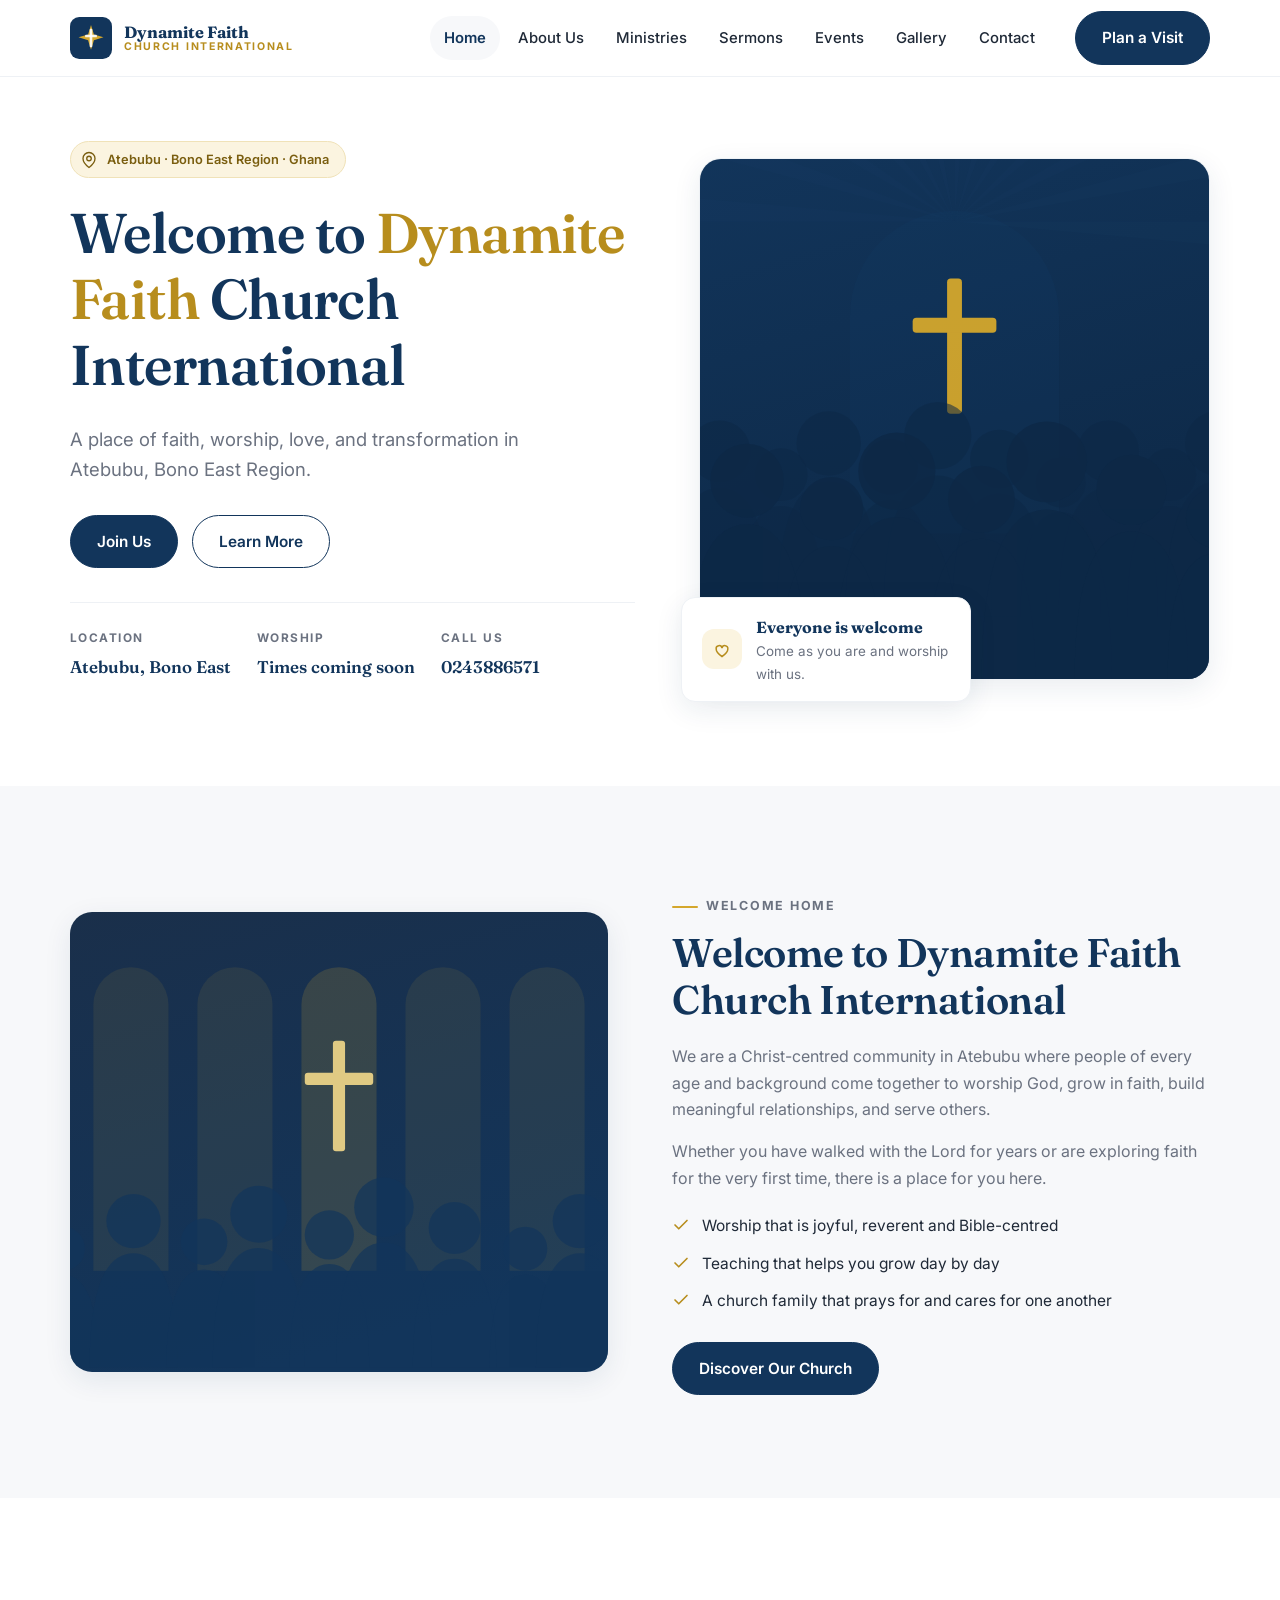
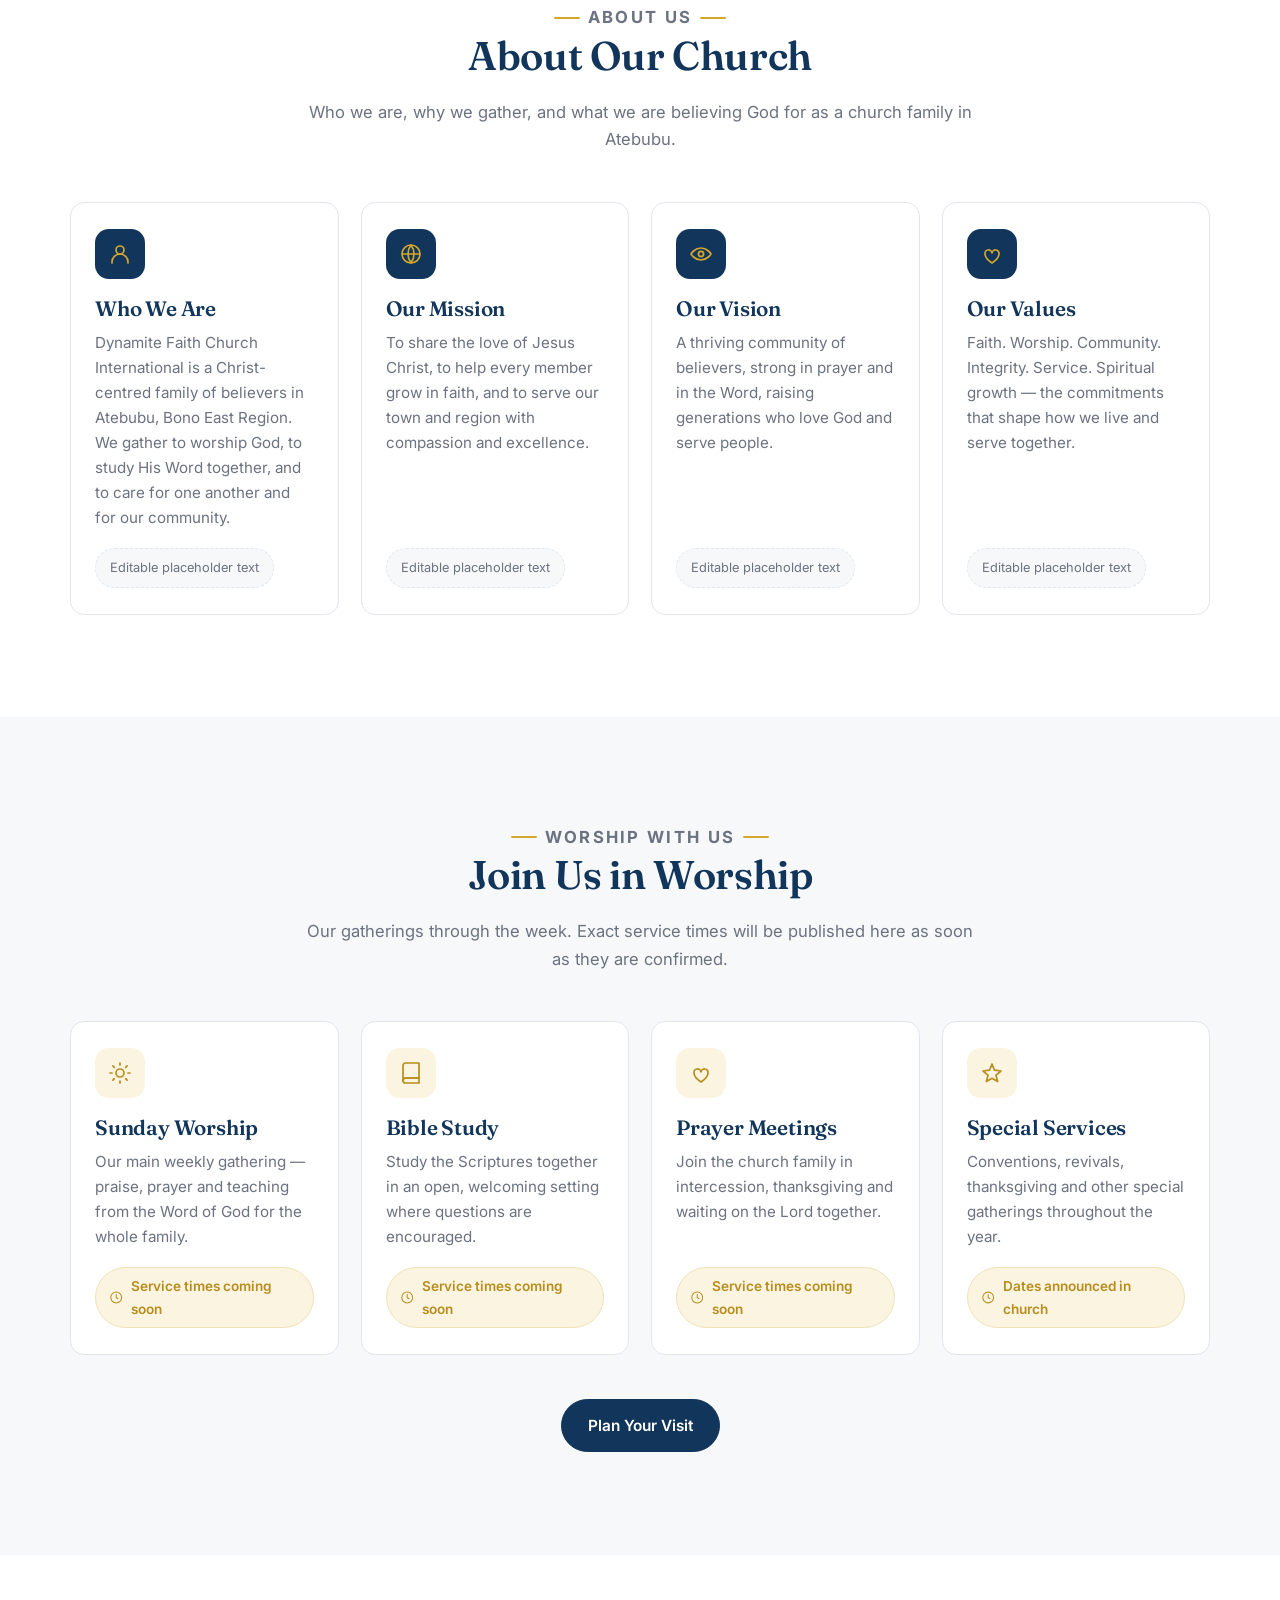
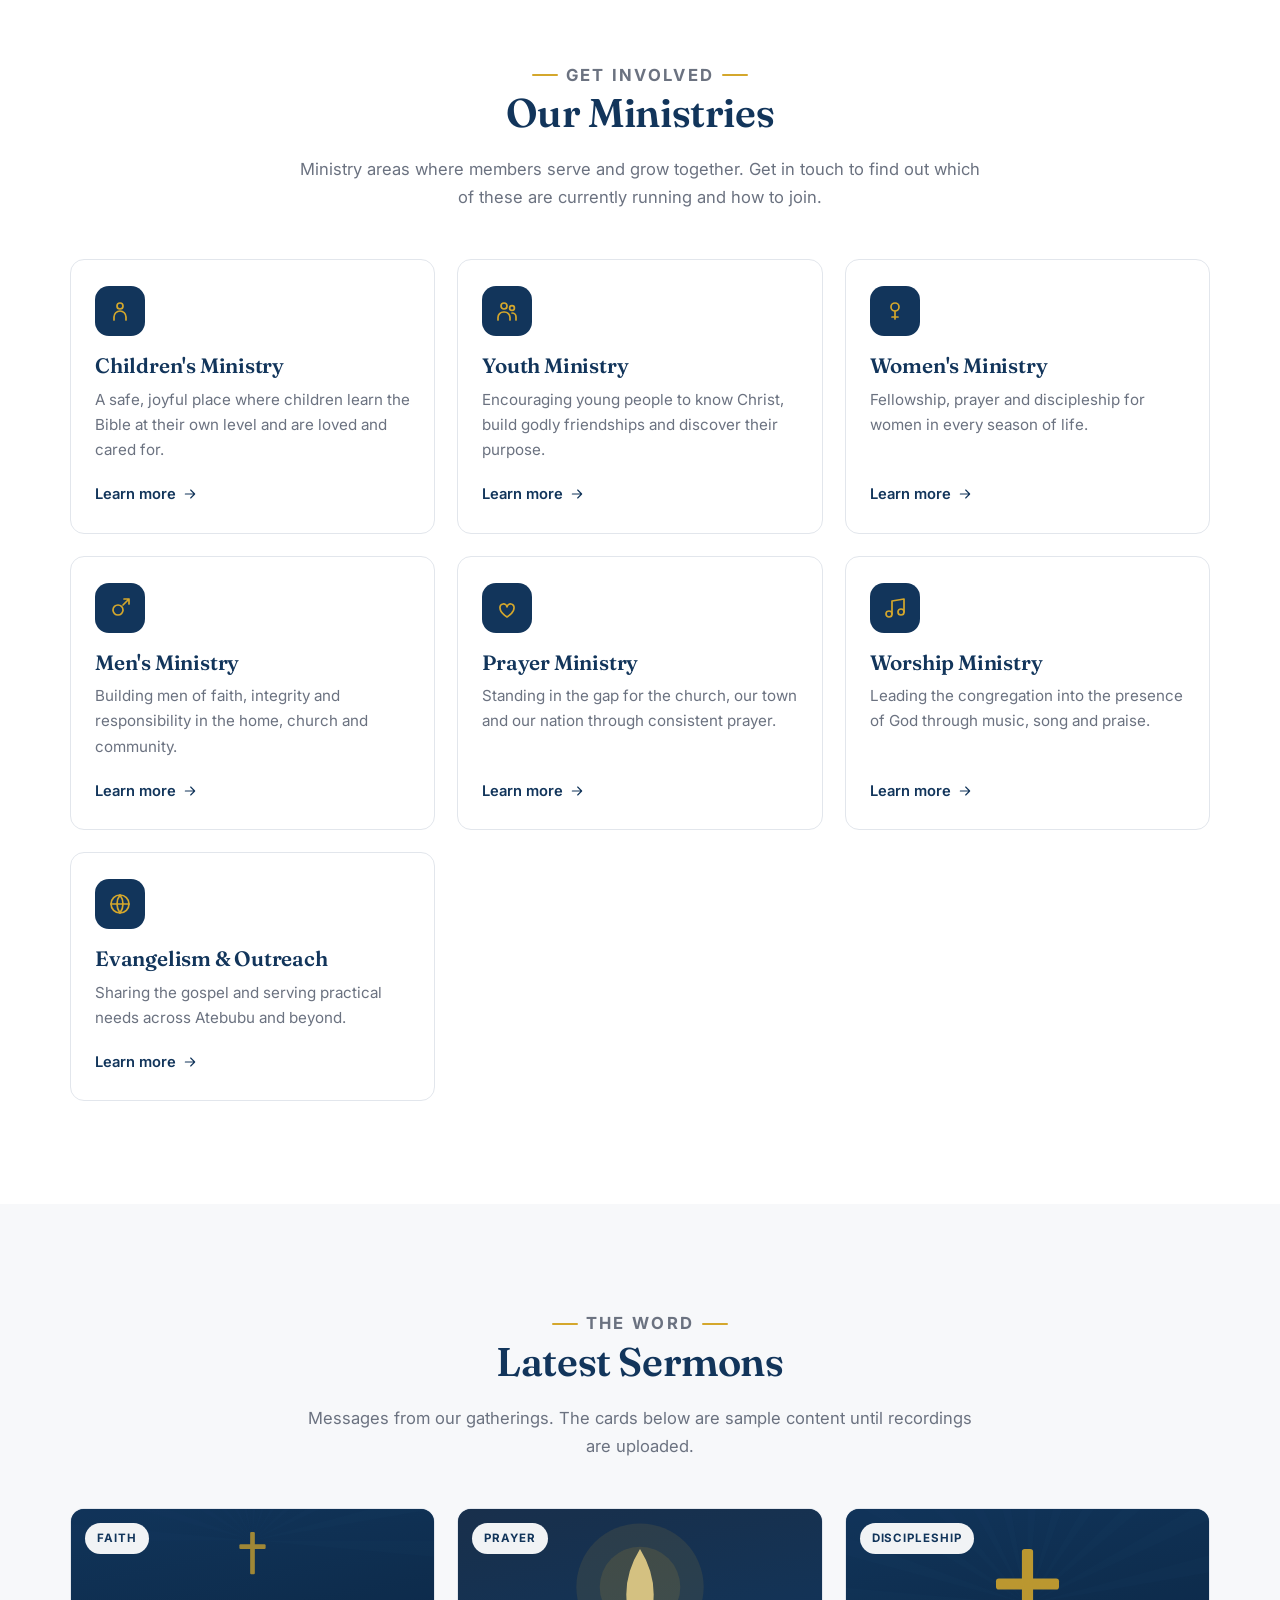
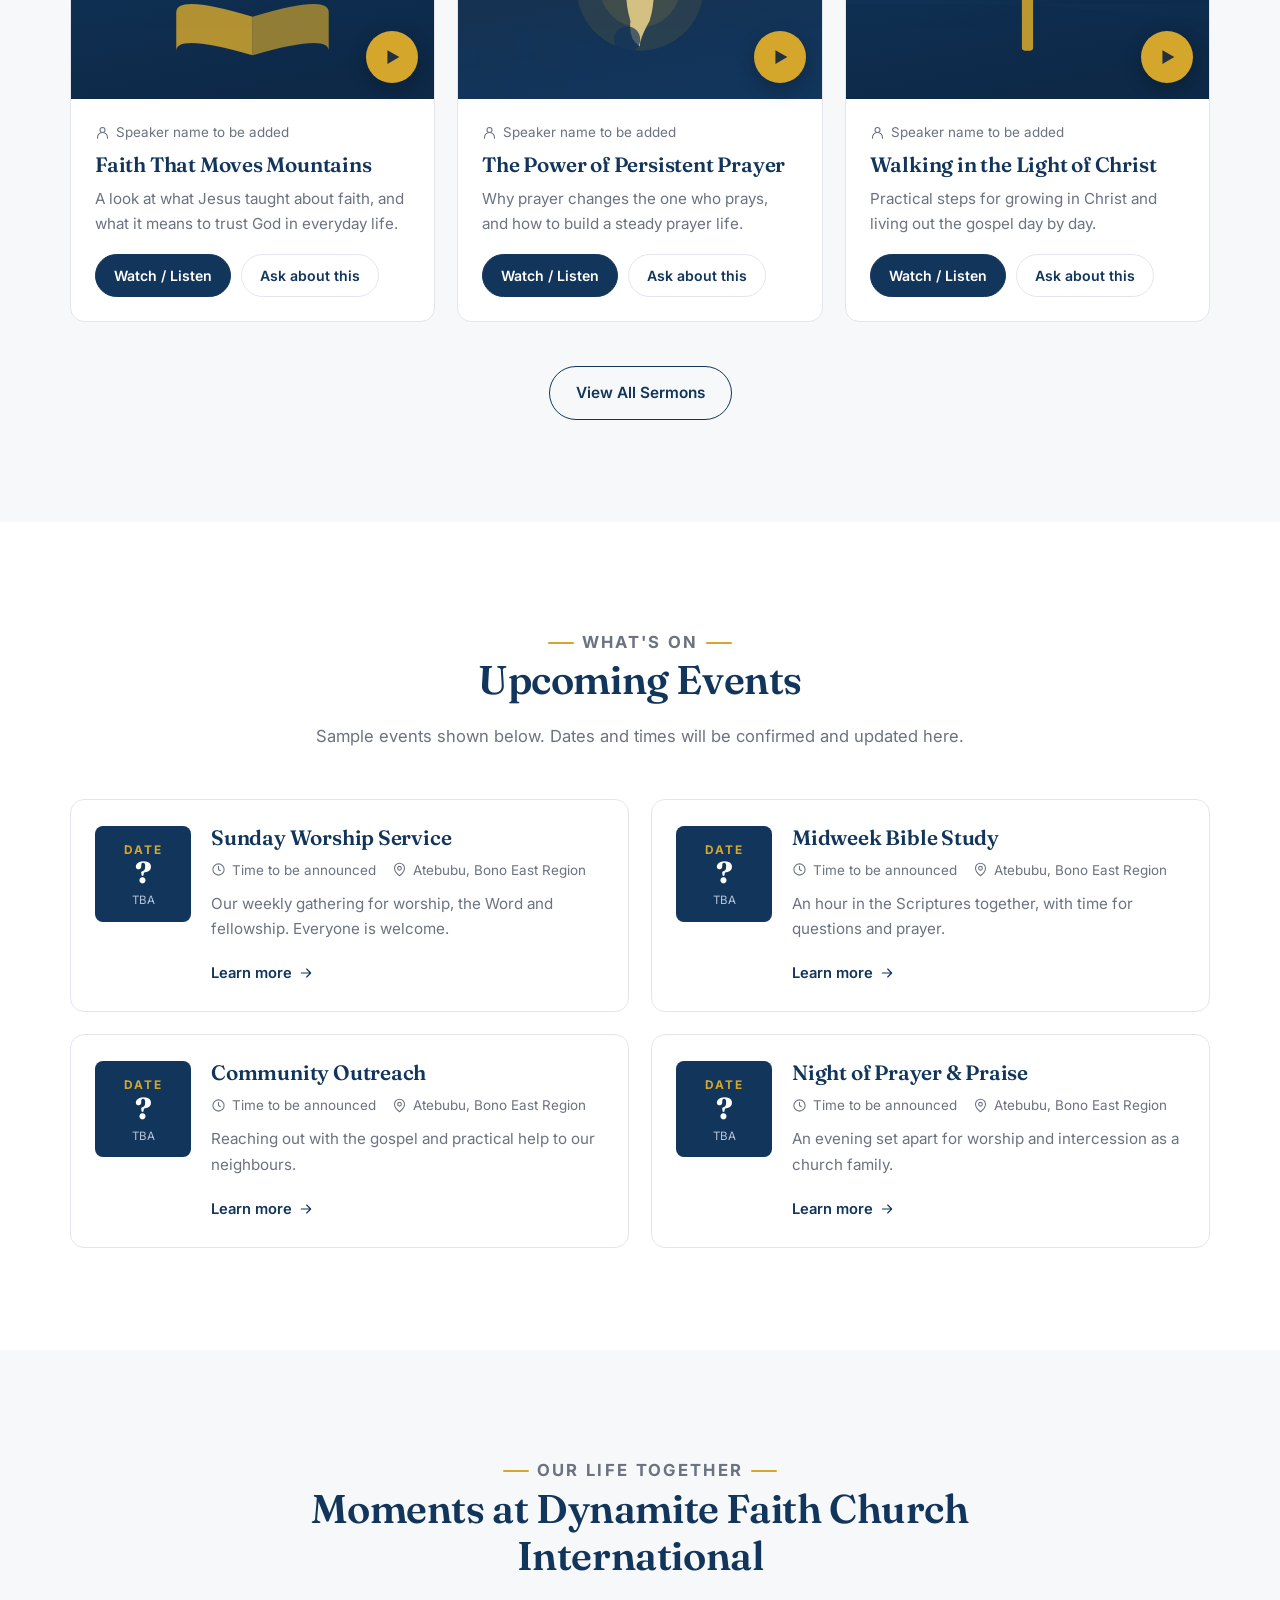
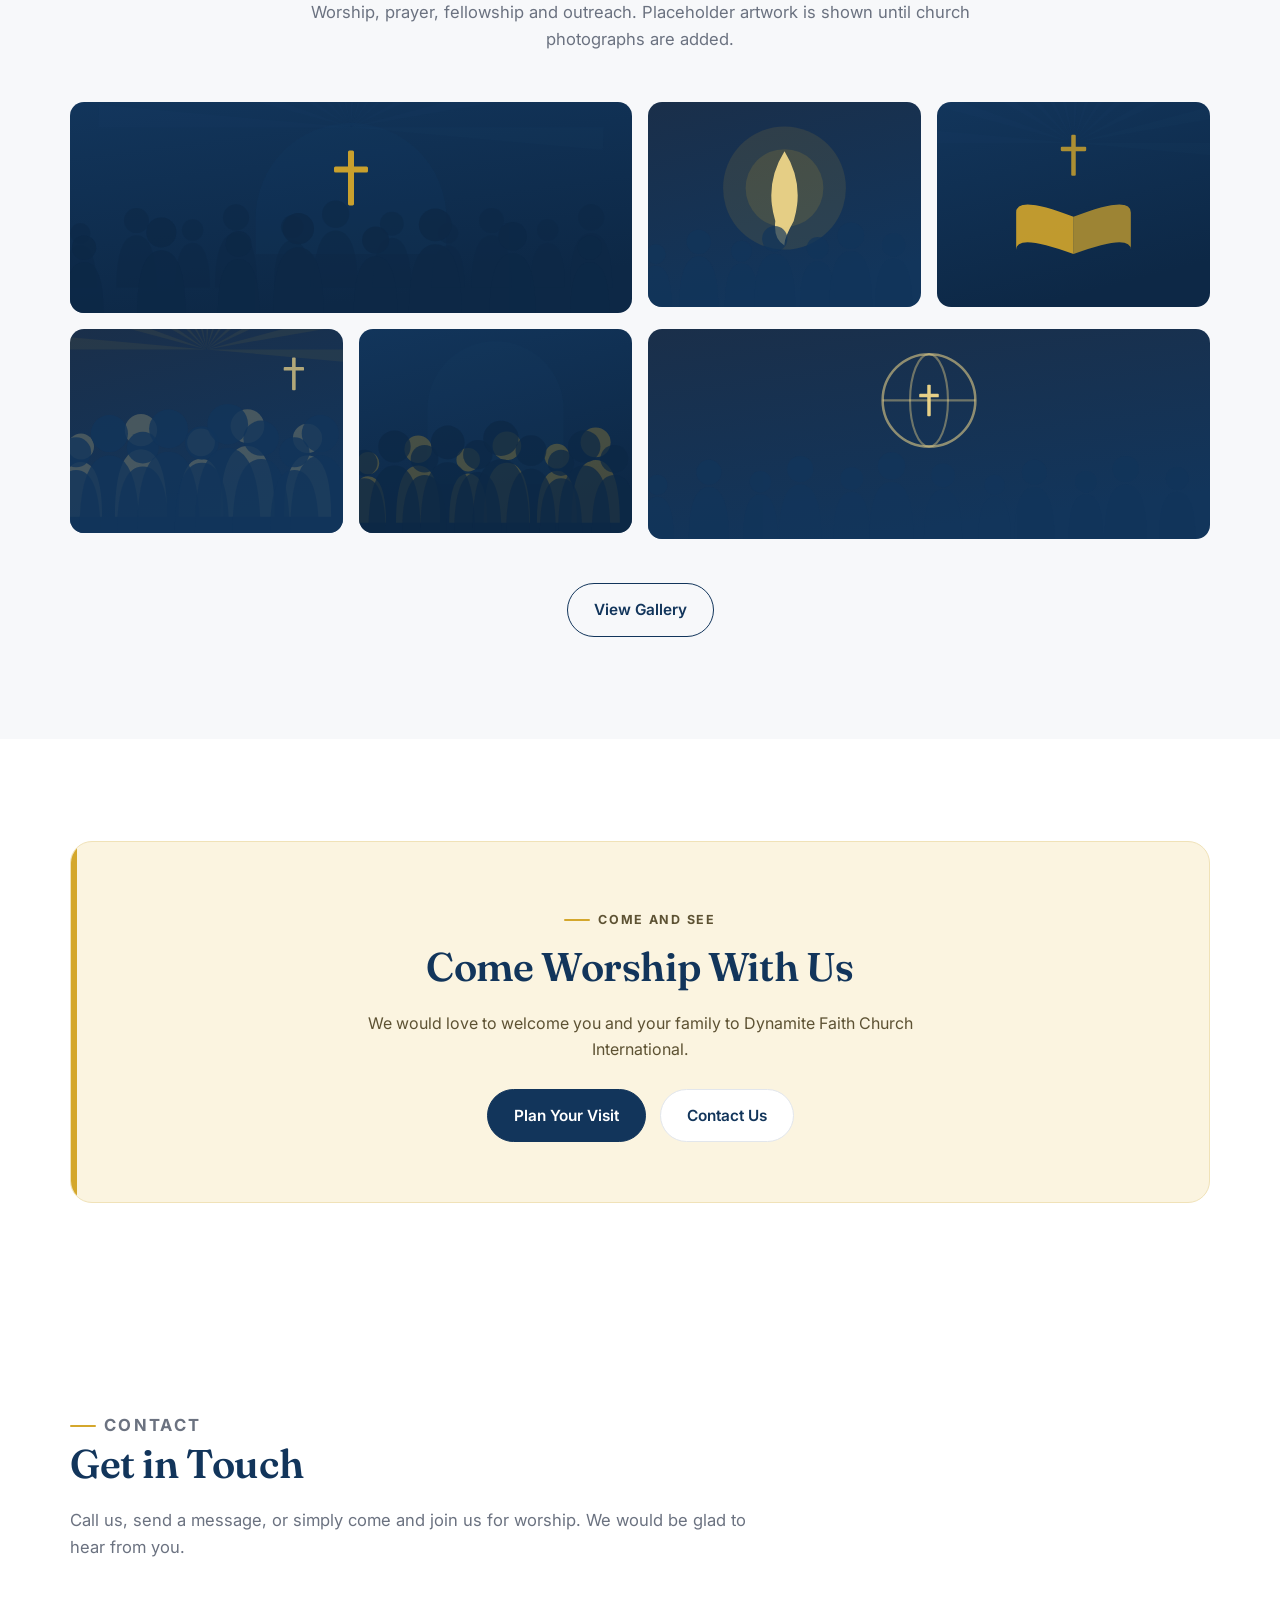
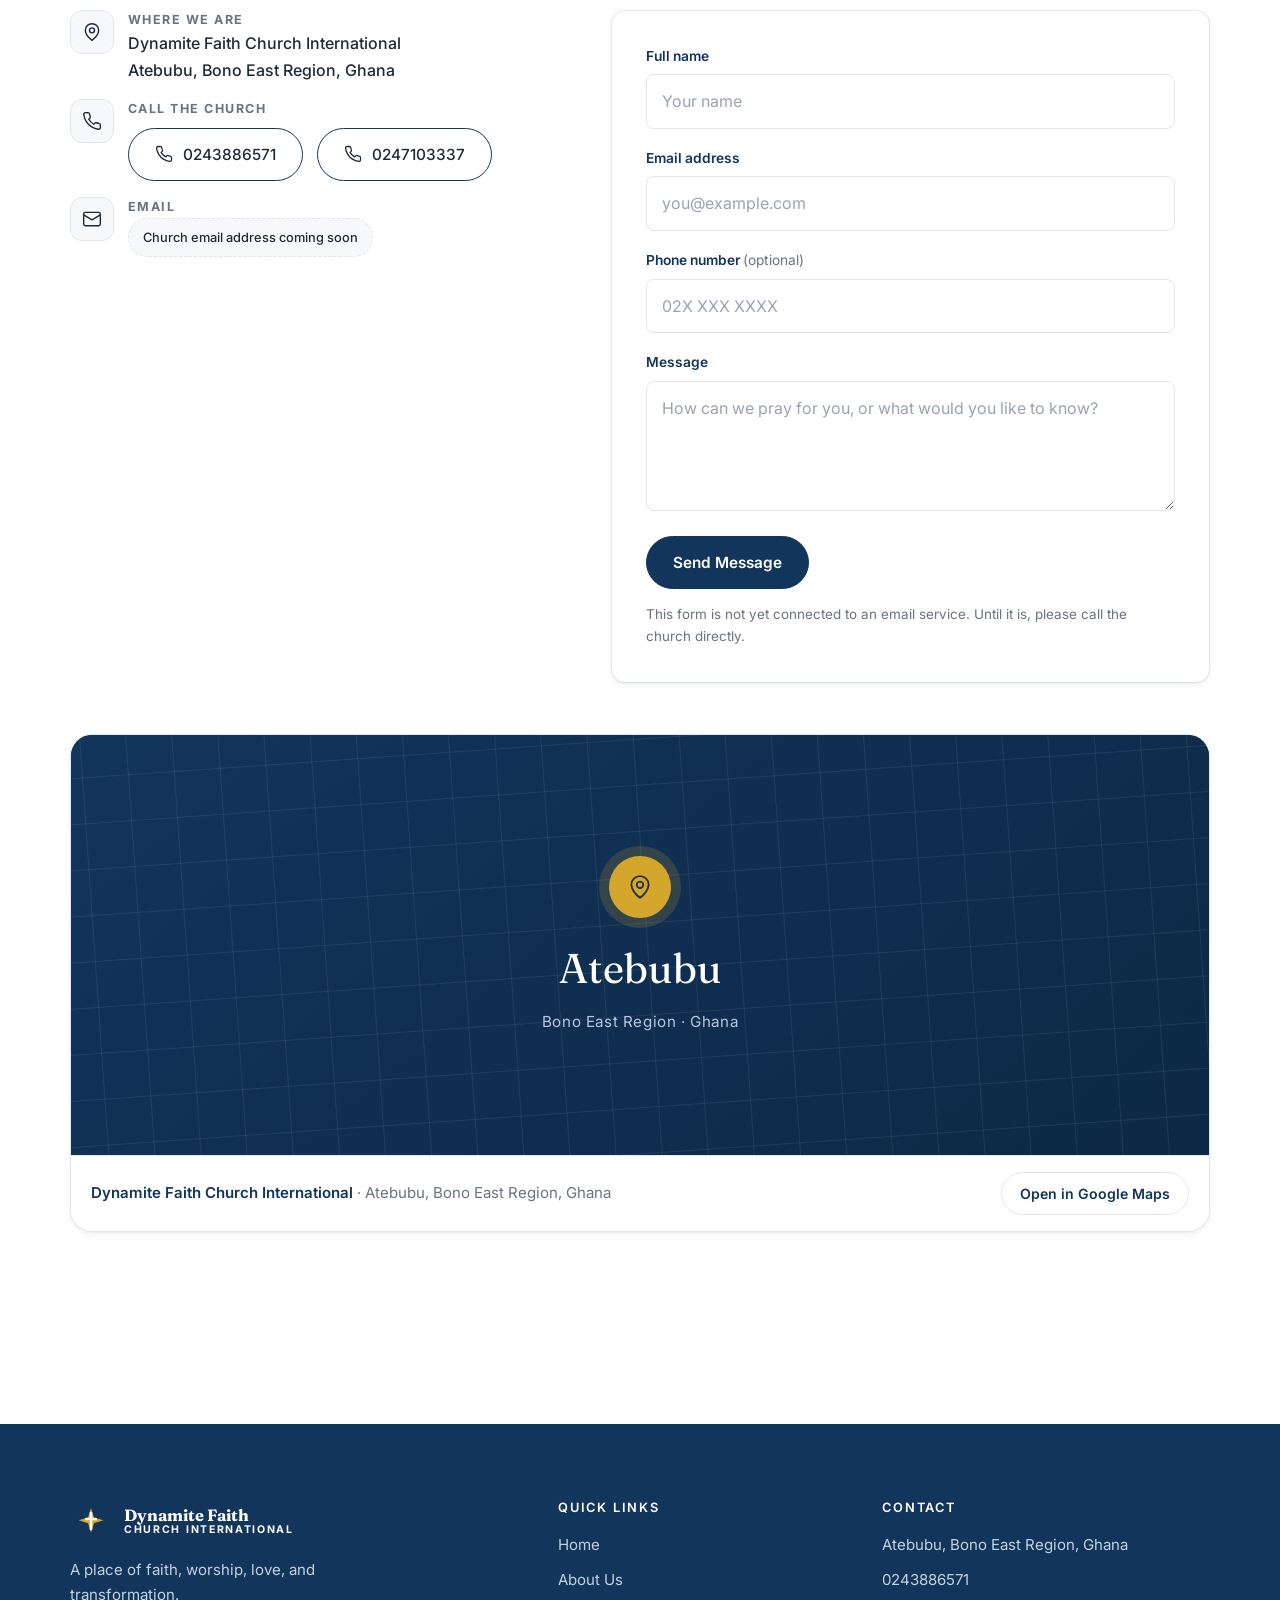
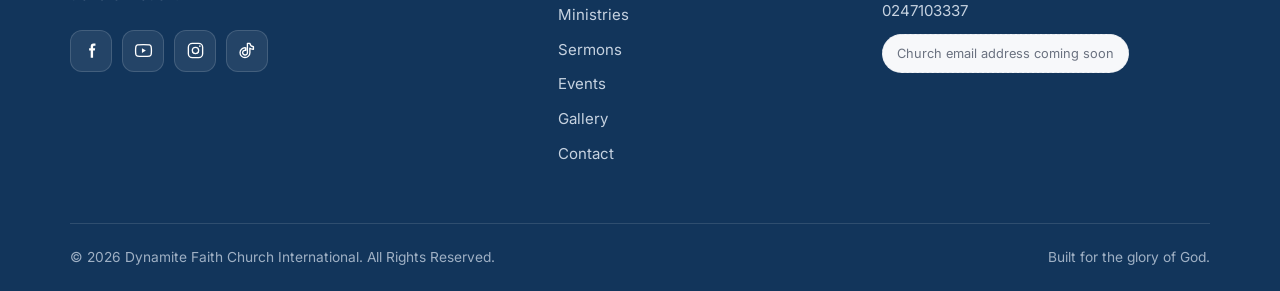
==== commit 456dc7b2: "Add a git-based admin for editing the site and uploading images The church can now log in at /admin," ====
--- a/index.html
+++ b/index.html
@@ -52,7 +52,7 @@
 <header class="header">
   <div class="container header__inner">
     <a class="brand" href="#home" aria-label="Dynamite Faith Church International — home">
-      <img class="brand__mark" src="assets/img/favicon.svg" alt="" width="42" height="42">
+      <img class="brand__mark" src="assets/img/favicon.svg" alt="" width="42" height="42" data-logo>
       <span class="brand__text">
         <span class="brand__name">Dynamite Faith</span>
         <span class="brand__sub">Church International</span>
@@ -344,7 +344,7 @@
     <div class="footer__grid">
       <div class="footer__brand">
         <div class="brand">
-          <img class="brand__mark" src="assets/img/favicon.svg" alt="" width="42" height="42">
+          <img class="brand__mark" src="assets/img/favicon.svg" alt="" width="42" height="42" data-logo>
           <span class="brand__text">
             <span class="brand__name">Dynamite Faith</span>
             <span class="brand__sub">Church International</span>
@@ -405,7 +405,6 @@
   <svg viewBox="0 0 24 24" width="20" height="20" fill="none" stroke="currentColor" stroke-width="2" stroke-linecap="round" stroke-linejoin="round" aria-hidden="true"><path d="M12 19V5M6 11l6-6 6 6"/></svg>
 </button>
 
-<script src="assets/js/content.js"></script>
 <script src="assets/js/main.js"></script>
 </body>
 </html>
--- a/assets/css/styles.css
+++ b/assets/css/styles.css
@@ -113,7 +113,7 @@
 
 /* ---------- Header ---------- */
 .header {
-  position: sticky; top: 0; z-index: 100;
+  position: sticky; top: env(safe-area-inset-top, 0px); z-index: 100;
   background: rgba(255, 255, 255, .92);
   backdrop-filter: saturate(160%) blur(10px);
   border-bottom: 1px solid var(--gray-100);
@@ -155,7 +155,7 @@
   .nav-toggle { display: inline-flex; }
   .header__cta { display: none; }
   .nav {
-    position: fixed; inset: var(--header-h) 0 auto 0;
+    position: fixed; inset: calc(var(--header-h) + env(safe-area-inset-top, 0px)) 0 auto 0;
     background: #fff; border-bottom: 1px solid var(--gray-100);
     padding: 12px 20px 26px; box-shadow: var(--shadow);
     transform: translateY(-12px); opacity: 0; visibility: hidden;
@@ -361,7 +361,37 @@
 .form__status.is-visible { display: block; }
 
 .map-frame { margin-top: clamp(32px, 4vw, 52px); border-radius: var(--radius-lg); overflow: hidden; border: 1px solid var(--gray-200); box-shadow: var(--shadow-sm); background: var(--gray-50); }
-.map-frame iframe { width: 100%; height: clamp(280px, 38vw, 420px); border: 0; display: block; }
+.map-frame iframe { width: 100%; height: clamp(280px, 38vw, 420px); border: 0; display: block; background: var(--gray-50); }
+.map-frame__bar {
+  display: flex; flex-wrap: wrap; align-items: center; justify-content: space-between; gap: 12px;
+  padding: 16px 20px; background: #fff; border-top: 1px solid var(--gray-200);
+}
+.map-place {
+  position: relative; display: grid; place-content: center; text-align: center;
+  height: clamp(280px, 38vw, 420px);
+  background:
+    linear-gradient(140deg, #12355B 0%, #0d2846 100%),
+    var(--navy);
+  color: #fff; overflow: hidden;
+}
+.map-place::before {
+  content: ""; position: absolute; inset: -10%;
+  background-image:
+    linear-gradient(rgba(255, 255, 255, .07) 1px, transparent 1px),
+    linear-gradient(90deg, rgba(255, 255, 255, .07) 1px, transparent 1px);
+  background-size: 46px 46px;
+  transform: rotate(-4deg);
+}
+.map-place > * { position: relative; }
+.map-place__pin {
+  width: 62px; height: 62px; margin: 0 auto 16px; border-radius: 50%;
+  display: grid; place-items: center; color: #22303f; background: var(--gold);
+  box-shadow: 0 0 0 10px rgba(212, 167, 44, .18);
+}
+.map-place__town { font-family: var(--font-head); font-size: clamp(1.8rem, 4vw, 2.6rem); margin: 0; color: #fff; }
+.map-place__region { margin: 6px 0 0; color: #B9C7D8; font-size: .95rem; letter-spacing: .04em; }
+.map-frame__bar p { margin: 0; font-size: .94rem; color: var(--muted); }
+.map-frame__bar strong { color: var(--navy); font-weight: 600; }
 
 /* ---------- Footer ---------- */
 .footer { background: var(--navy); color: #C6D2E0; padding-block: clamp(48px, 6vw, 76px) 0; margin-top: clamp(56px, 7vw, 96px); }
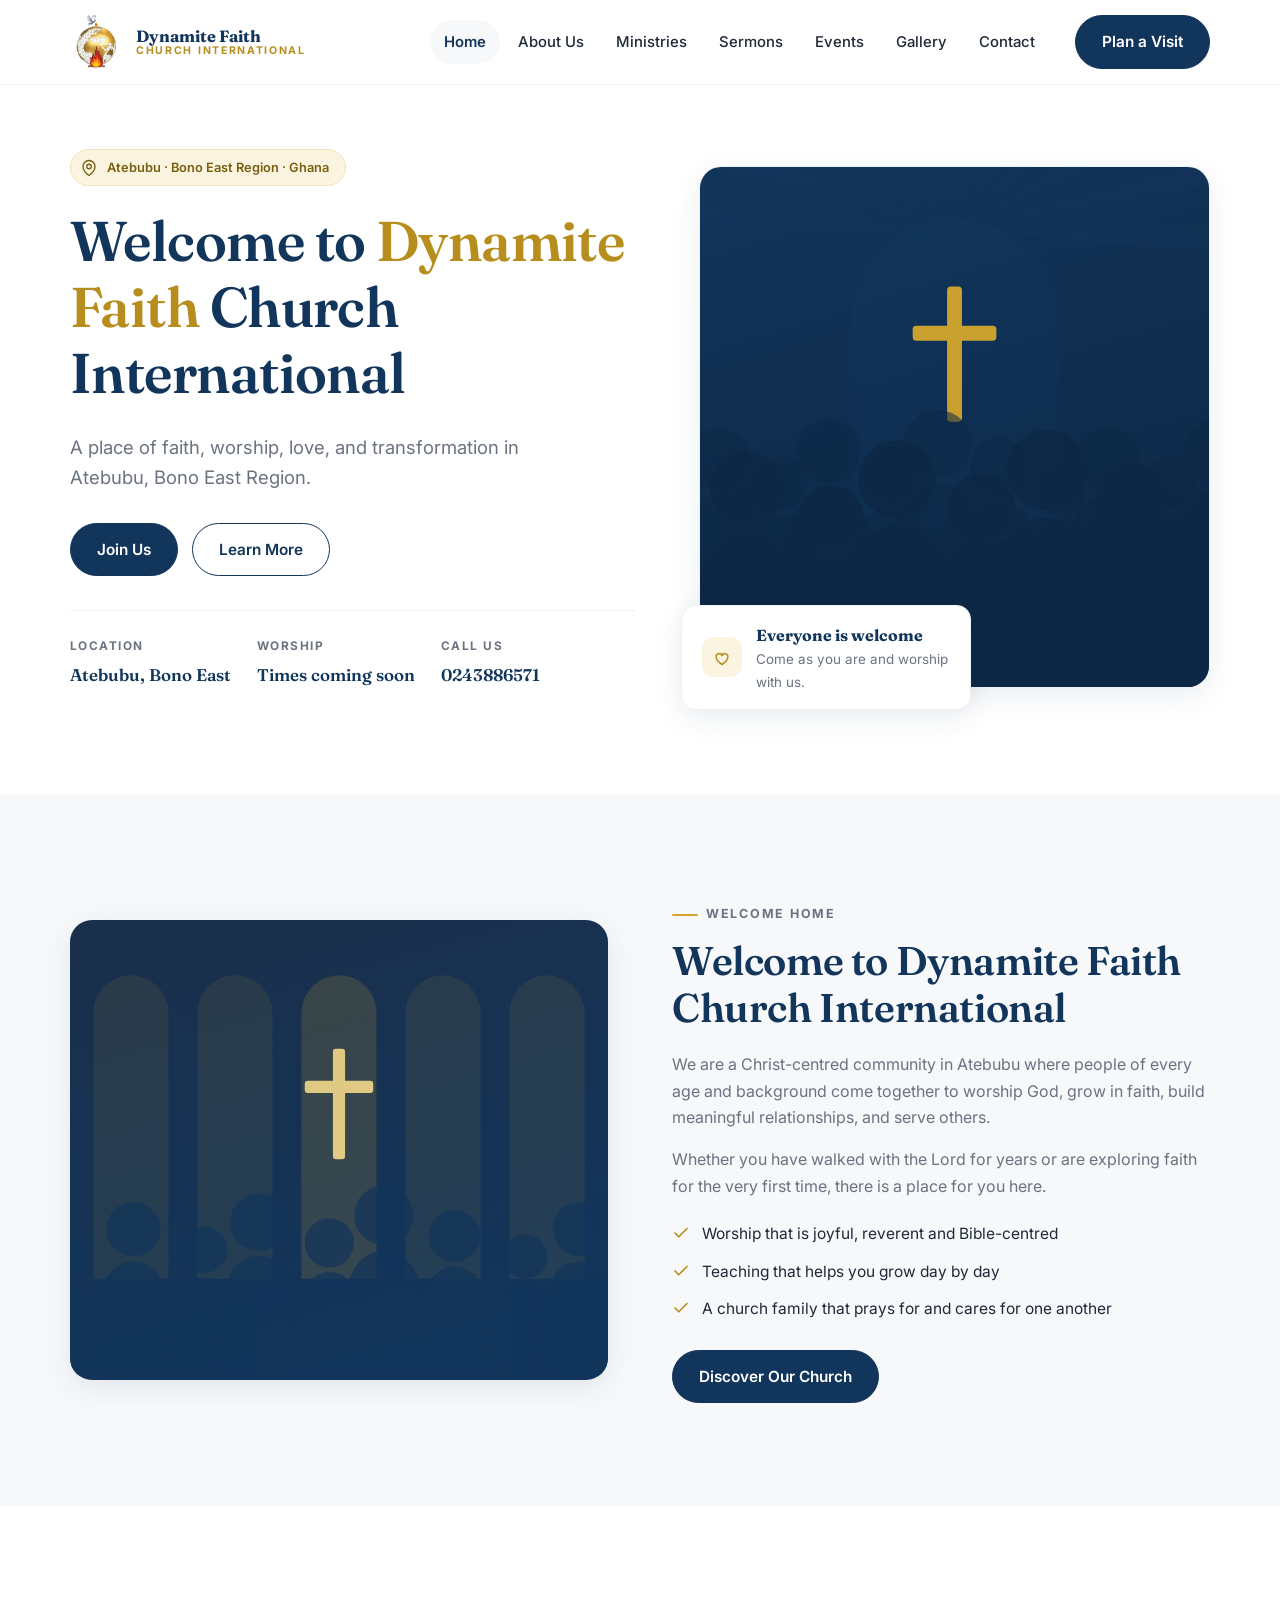
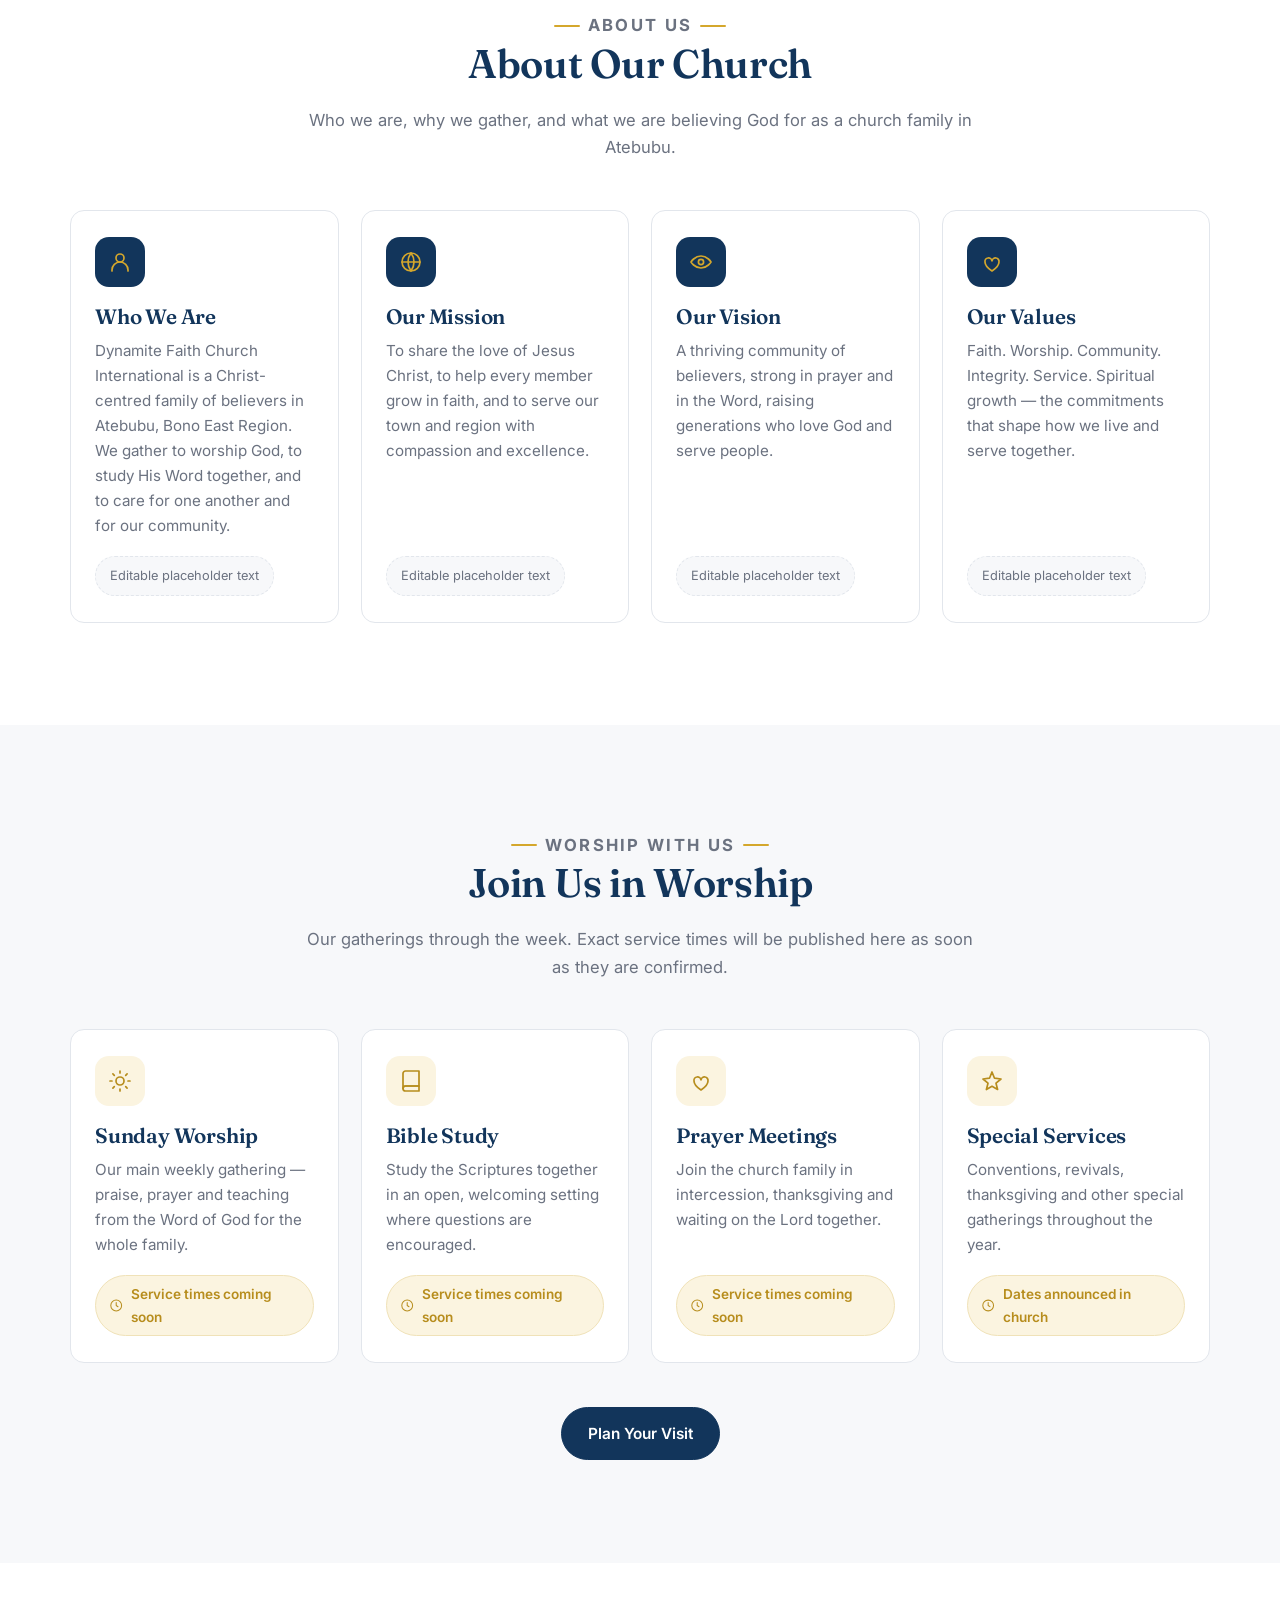
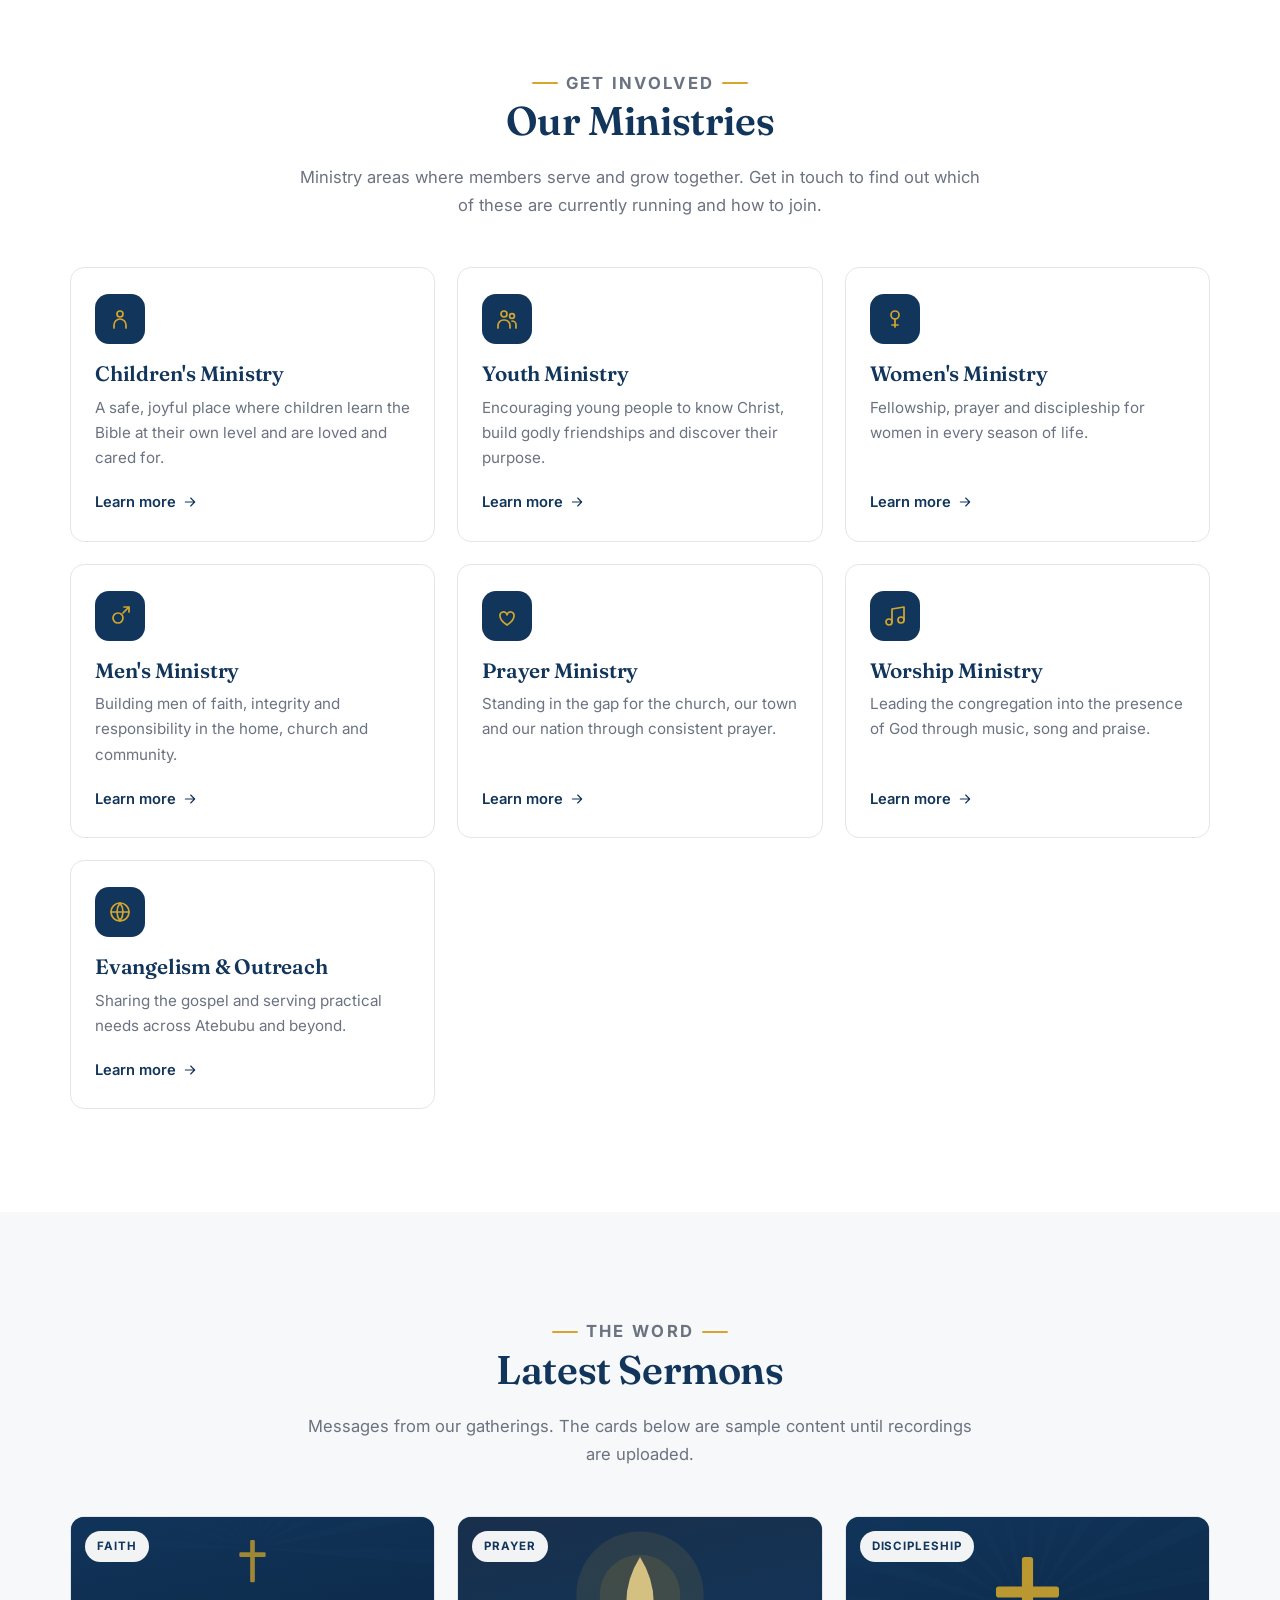
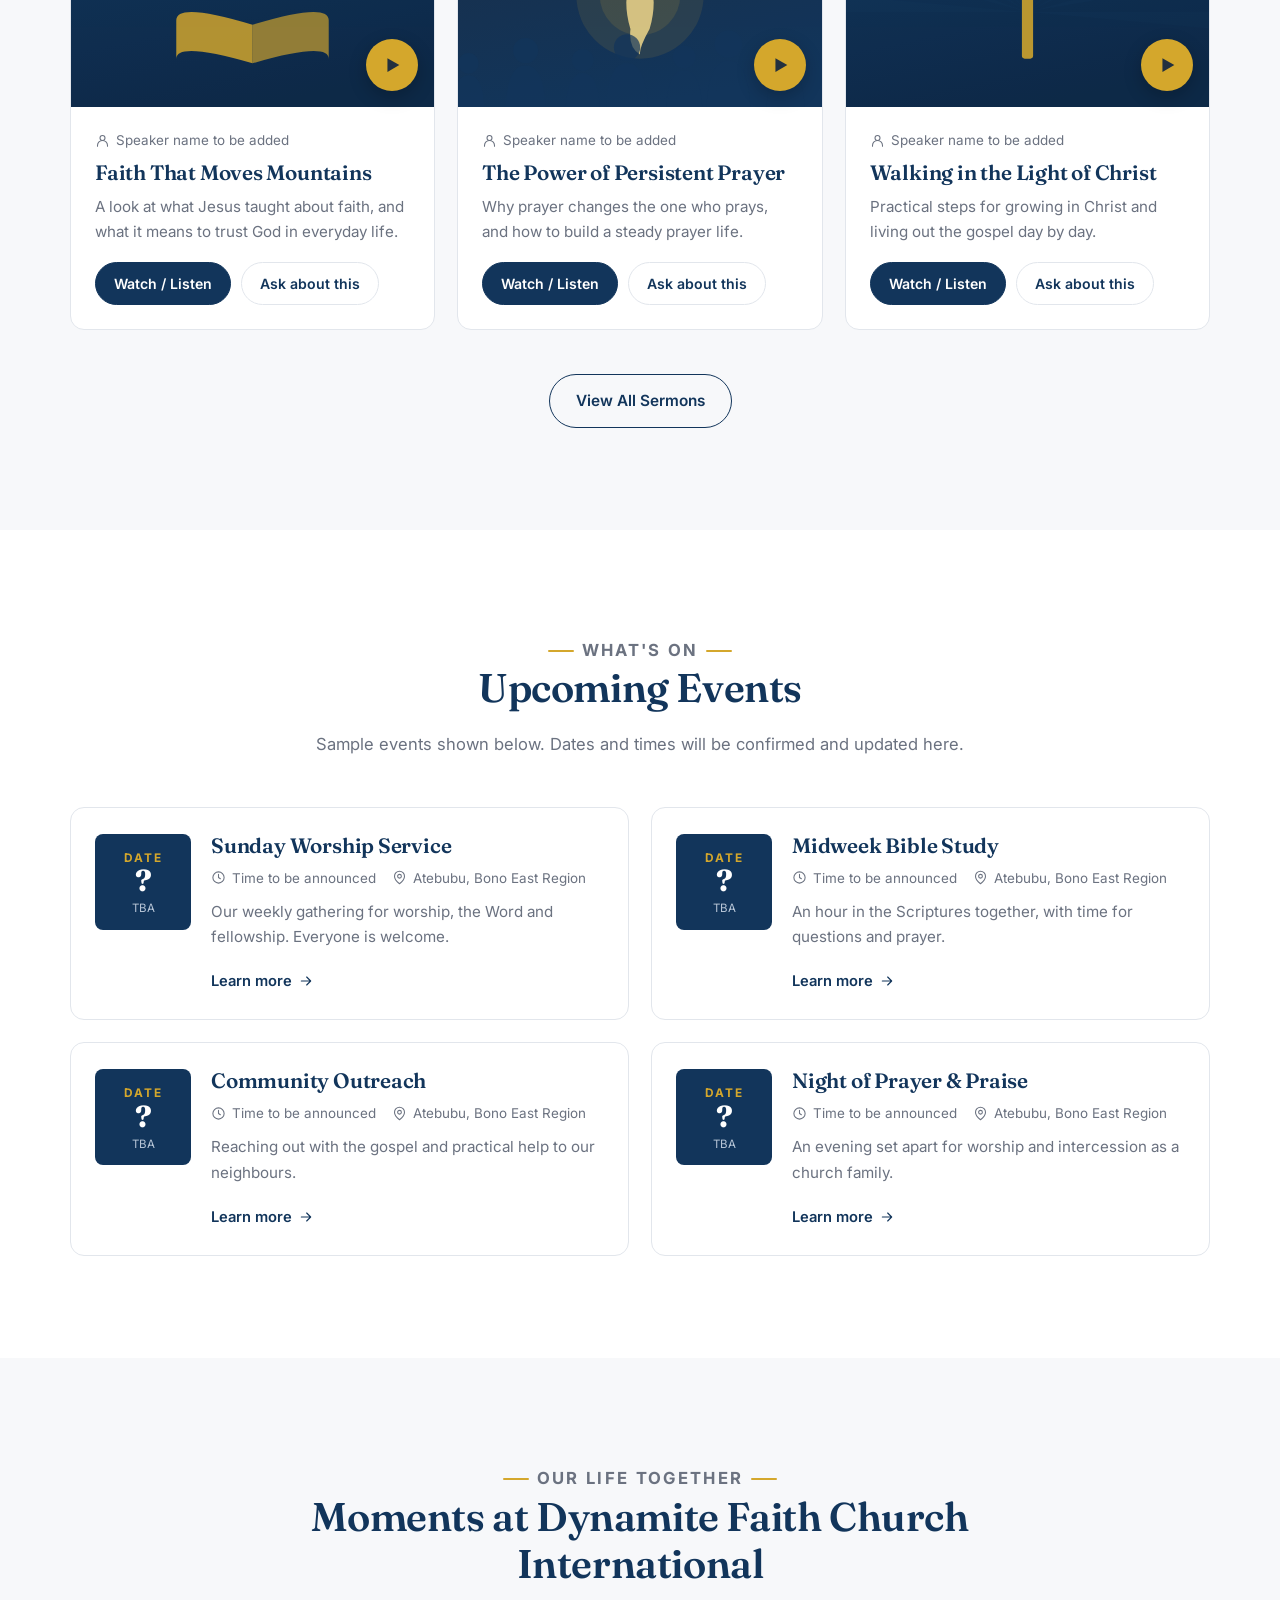
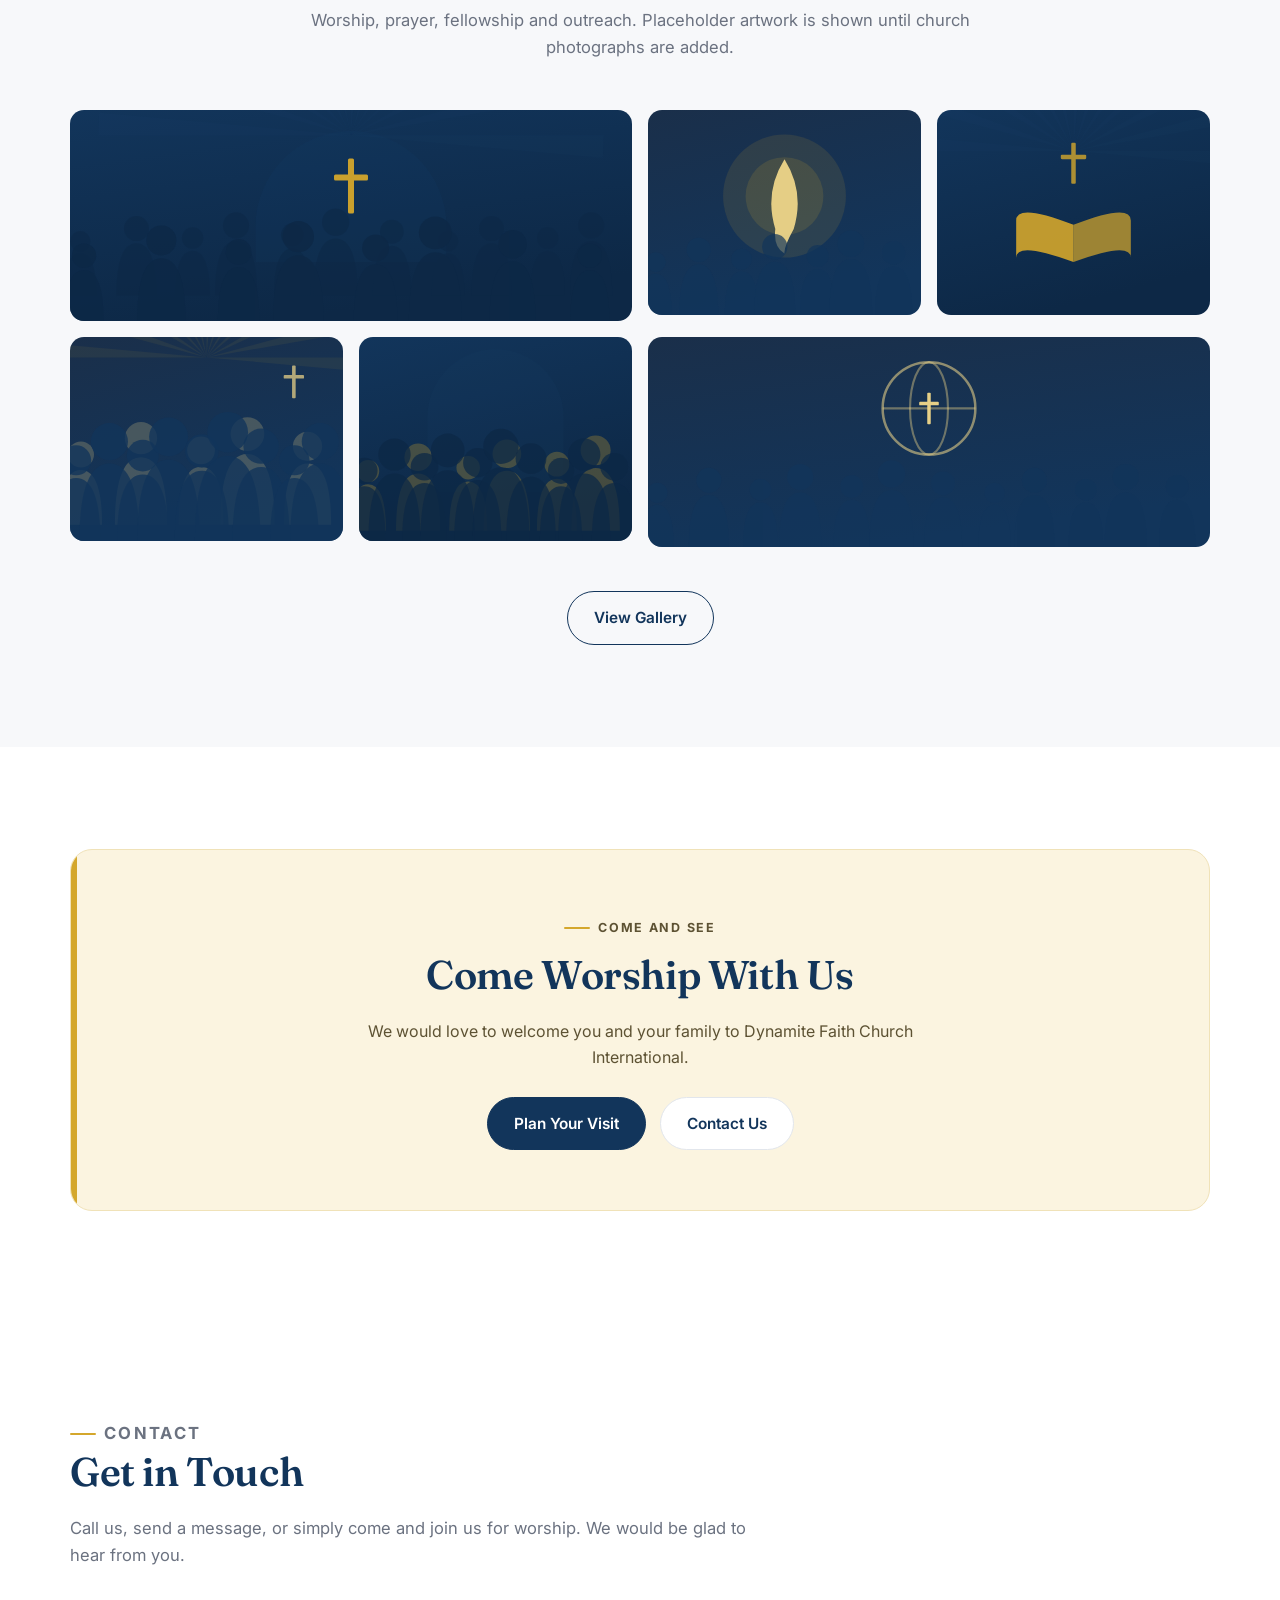
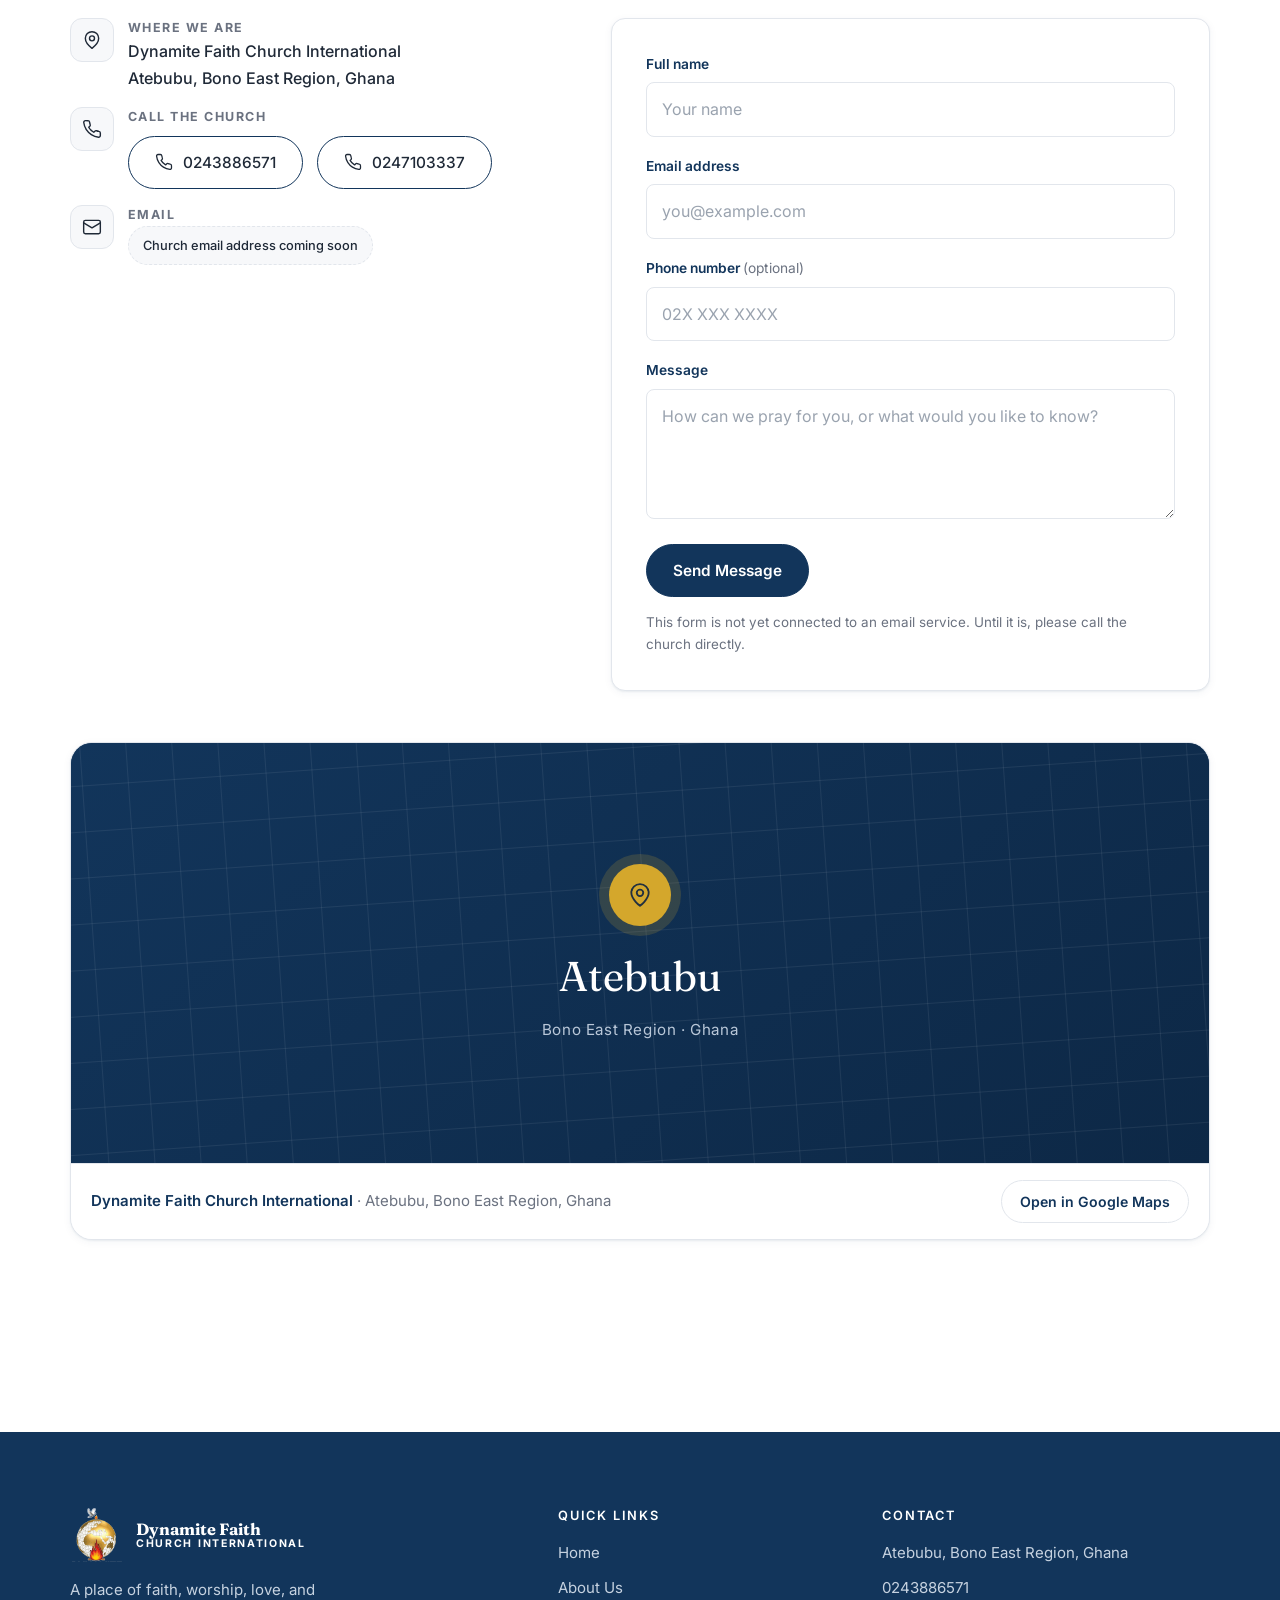
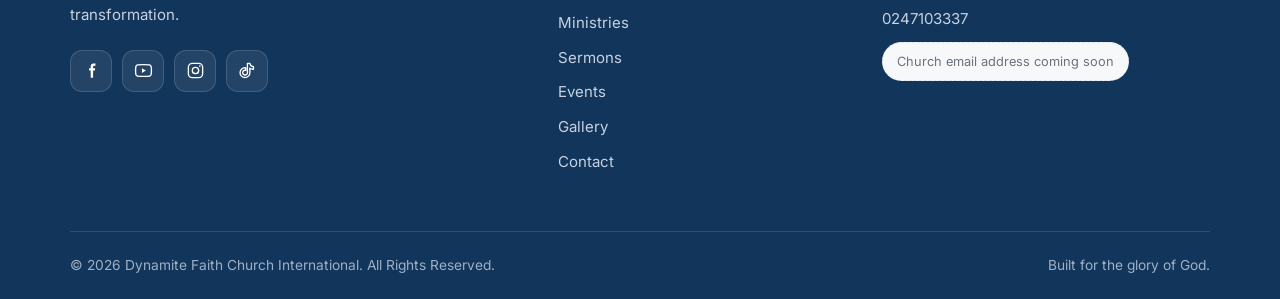
==== commit 061ea59e: "Use the church's real logo in place of the placeholder mark Replaces the stand-in navy/gold star wit" ====
--- a/index.html
+++ b/index.html
@@ -13,14 +13,17 @@
 <meta property="og:site_name" content="Dynamite Faith Church International">
 <meta property="og:title" content="Dynamite Faith Church International | Atebubu, Bono East Region">
 <meta property="og:description" content="A place of faith, worship, love, and transformation in Atebubu, Bono East Region, Ghana. Join us for worship, fellowship and prayer.">
-<meta property="og:image" content="assets/img/hero-worship.svg">
+<meta property="og:image" content="assets/img/og-image.png">
+<meta property="og:image:width" content="1200">
+<meta property="og:image:height" content="630">
+<meta property="og:image:alt" content="Dynamite Faith Church International — Atebubu, Bono East Region, Ghana">
 <meta property="og:locale" content="en_GH">
 <meta name="twitter:card" content="summary_large_image">
 <meta name="twitter:title" content="Dynamite Faith Church International">
 <meta name="twitter:description" content="A place of faith, worship, love, and transformation in Atebubu, Bono East Region, Ghana.">
 
-<link rel="icon" href="assets/img/favicon.svg" type="image/svg+xml">
-<link rel="apple-touch-icon" href="assets/img/favicon.svg">
+<link rel="icon" href="assets/img/favicon.png" type="image/png" sizes="64x64">
+<link rel="apple-touch-icon" href="assets/img/apple-touch-icon.png">
 
 <link rel="preconnect" href="https://fonts.googleapis.com">
 <link rel="preconnect" href="https://fonts.gstatic.com" crossorigin>
@@ -52,7 +55,7 @@
 <header class="header">
   <div class="container header__inner">
     <a class="brand" href="#home" aria-label="Dynamite Faith Church International — home">
-      <img class="brand__mark" src="assets/img/favicon.svg" alt="" width="42" height="42" data-logo>
+      <img class="brand__mark" src="assets/img/logo-mark.png" alt="" width="54" height="54" data-logo>
       <span class="brand__text">
         <span class="brand__name">Dynamite Faith</span>
         <span class="brand__sub">Church International</span>
@@ -60,6 +63,12 @@
     </a>
 
     <nav class="nav" id="primary-nav" aria-label="Main navigation">
+      <div class="nav__head">
+        <span class="nav__title">Menu</span>
+        <button class="nav__close" type="button" aria-label="Close menu">
+          <svg viewBox="0 0 24 24" width="20" height="20" fill="none" stroke="currentColor" stroke-width="2" stroke-linecap="round" aria-hidden="true"><path d="M6 6l12 12M18 6L6 18"/></svg>
+        </button>
+      </div>
       <ul class="nav__list">
         <li><a class="nav__link" href="#home">Home</a></li>
         <li><a class="nav__link" href="#about">About Us</a></li>
@@ -79,6 +88,8 @@
     </button>
   </div>
 </header>
+
+<div class="nav-scrim" id="nav-scrim"></div>
 
 <main id="main">
 
@@ -344,7 +355,7 @@
     <div class="footer__grid">
       <div class="footer__brand">
         <div class="brand">
-          <img class="brand__mark" src="assets/img/favicon.svg" alt="" width="42" height="42" data-logo>
+          <img class="brand__mark" src="assets/img/logo-mark.png" alt="" width="54" height="54" data-logo>
           <span class="brand__text">
             <span class="brand__name">Dynamite Faith</span>
             <span class="brand__sub">Church International</span>
--- a/assets/css/styles.css
+++ b/assets/css/styles.css
@@ -31,7 +31,7 @@
   --shadow-sm: 0 1px 2px rgba(18, 53, 91, .06), 0 2px 8px rgba(18, 53, 91, .05);
   --shadow: 0 8px 28px rgba(18, 53, 91, .09);
   --container: 1180px;
-  --header-h: 76px;
+  --header-h: 84px;
   --ease: cubic-bezier(.22, .61, .36, 1);
 }
 
@@ -122,7 +122,7 @@
 .header.is-stuck { box-shadow: 0 4px 20px rgba(18, 53, 91, .08); }
 .header__inner { display: flex; align-items: center; gap: 16px; min-height: var(--header-h); }
 .brand { display: flex; align-items: center; gap: 12px; margin-right: auto; }
-.brand__mark { width: 42px; height: 42px; flex: none; }
+.brand__mark { width: 54px; height: 54px; flex: none; object-fit: contain; }
 .brand__text { display: flex; flex-direction: column; line-height: 1.12; }
 .brand__name { font-family: var(--font-head); font-weight: 700; color: var(--navy); font-size: 1.02rem; }
 .brand__sub { font-size: .66rem; letter-spacing: .16em; text-transform: uppercase; color: var(--gold-600); font-weight: 700; }
@@ -151,21 +151,86 @@
 .nav-toggle[aria-expanded="true"] span::before { top: 0; transform: rotate(45deg); }
 .nav-toggle[aria-expanded="true"] span::after { top: 0; transform: rotate(-45deg); }
 
+/* Mobile navigation: a drawer that slides in from the side, over a dimmed page.
+   (It deliberately does not drop down from the top of the screen.) */
+.nav__head { display: none; }
+.nav-scrim {
+  /* Below the header (z-index 100), because the drawer lives inside the header's
+     stacking context and cannot paint above a scrim that sits over it. The
+     header bar itself is dimmed by .header.is-nav-open::after. */
+  position: fixed; inset: 0; z-index: 99;
+  background: rgba(13, 30, 51, .55);
+  backdrop-filter: blur(2px);
+  opacity: 0; visibility: hidden;
+  transition: opacity .3s var(--ease), visibility .3s;
+}
+.nav-scrim.is-open { opacity: 1; visibility: visible; }
+
 @media (max-width: 960px) {
   .nav-toggle { display: inline-flex; }
   .header__cta { display: none; }
+
+  /* backdrop-filter would make the header a containing block for the fixed
+     drawer, trapping it at header height — so it is dropped at these widths. */
+  .header { backdrop-filter: none; background: #fff; }
+
+  /* Dims the header bar in step with the scrim over the rest of the page. */
+  .header.is-nav-open::after {
+    content: ""; position: absolute; inset: 0; z-index: 1;
+    background: rgba(13, 30, 51, .55);
+    animation: nav-scrim-in .3s var(--ease) both;
+  }
+  @keyframes nav-scrim-in { from { opacity: 0; } to { opacity: 1; } }
+
   .nav {
-    position: fixed; inset: calc(var(--header-h) + env(safe-area-inset-top, 0px)) 0 auto 0;
-    background: #fff; border-bottom: 1px solid var(--gray-100);
-    padding: 12px 20px 26px; box-shadow: var(--shadow);
-    transform: translateY(-12px); opacity: 0; visibility: hidden;
-    transition: opacity .2s var(--ease), transform .2s var(--ease), visibility .2s;
-    max-height: calc(100vh - var(--header-h)); overflow-y: auto;
-  }
-  .nav.is-open { transform: none; opacity: 1; visibility: visible; }
+    position: fixed; top: 0; right: 0; bottom: 0; z-index: 120;
+    width: min(86vw, 330px);
+    display: flex; flex-direction: column;
+    background: #fff;
+    padding:
+      calc(14px + env(safe-area-inset-top, 0px))
+      20px
+      calc(26px + env(safe-area-inset-bottom, 0px));
+    box-shadow: -20px 0 50px rgba(18, 53, 91, .18);
+    overflow-y: auto; overscroll-behavior: contain;
+    transform: translateX(100%);
+    /* visibility keeps the closed drawer out of the tab order. It flips
+       instantly on open, and only after the slide-out finishes on close —
+       transitioning it would leave the drawer hidden to focus() while open. */
+    visibility: hidden;
+    transition: transform .32s var(--ease), visibility 0s linear .32s;
+  }
+  .nav.is-open {
+    transform: none; visibility: visible;
+    transition: transform .32s var(--ease), visibility 0s linear 0s;
+  }
+
+  .nav__head {
+    display: flex; align-items: center; justify-content: space-between;
+    gap: 12px; padding-bottom: 14px; margin-bottom: 10px;
+    border-bottom: 1px solid var(--gray-100);
+  }
+  .nav__title {
+    font-size: .72rem; font-weight: 700; letter-spacing: .16em;
+    text-transform: uppercase; color: var(--gold-600);
+  }
+  .nav__close {
+    width: 40px; height: 40px; flex: none; display: grid; place-items: center;
+    border: 1.5px solid var(--gray-200); border-radius: 12px;
+    background: #fff; color: var(--navy); cursor: pointer;
+    transition: border-color .18s var(--ease), color .18s var(--ease);
+  }
+  .nav__close:hover { border-color: var(--navy); }
+
   .nav__list { flex-direction: column; align-items: stretch; gap: 2px; }
-  .nav__link { padding: 14px 12px; border-radius: var(--radius-sm); font-size: 1rem; }
-  .nav__cta { display: block; margin-top: 14px; }
+  .nav__link {
+    padding: 14px 12px; border-radius: var(--radius-sm); font-size: 1.02rem;
+  }
+  .nav__link[aria-current="true"] {
+    background: var(--gold-soft); color: var(--navy);
+    box-shadow: inset 3px 0 0 var(--gold);
+  }
+  .nav__cta { display: block; margin-top: auto; padding-top: 22px; }
   .nav__cta .btn { width: 100%; }
 }
 
